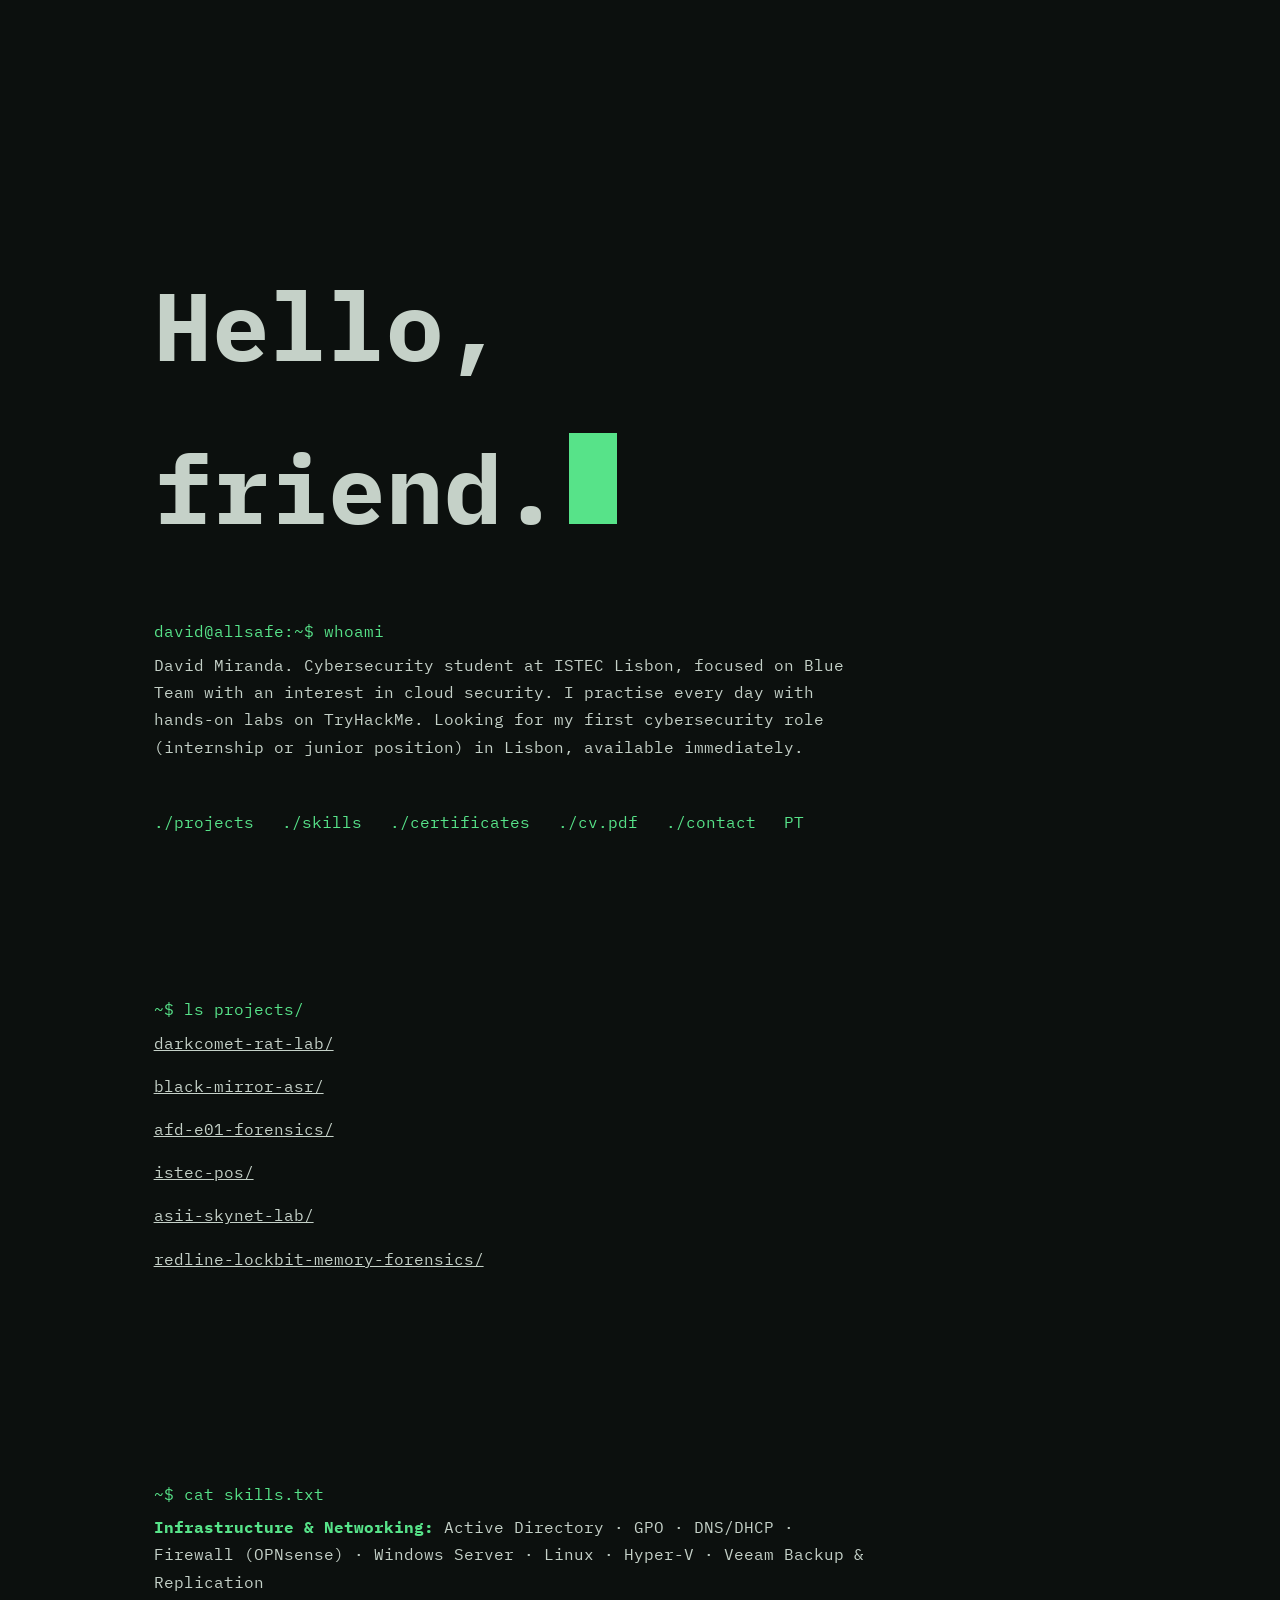
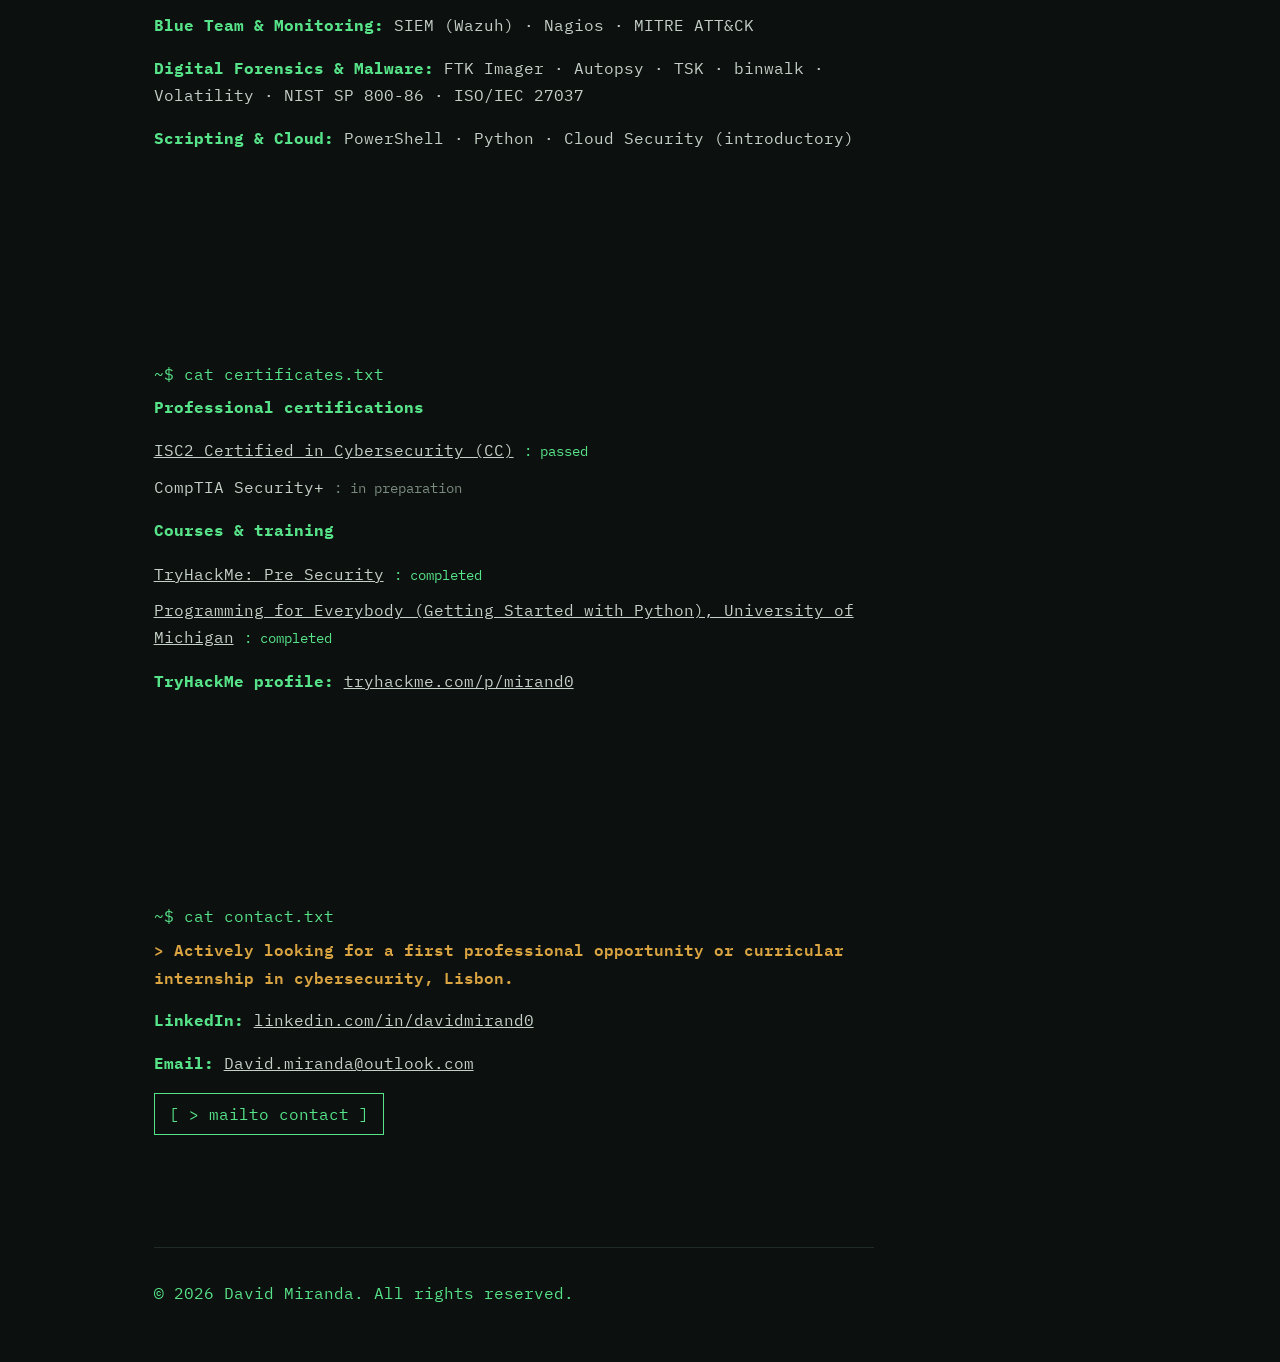
==== en/index.html @ 4b86c05f "rename CVs, add SIEM to skills, tighten wording" ====
<!doctype html>
<html lang="en">
<head>
  <meta charset="utf-8">
  <meta name="viewport" content="width=device-width, initial-scale=1">
  <title>David Miranda | Cybersecurity Student</title>
  <meta name="description" content="David Miranda, Cybersecurity student in Lisbon (ISTEC), focused on Blue Team. Hands-on labs in malware analysis, digital forensics and incident response. Seeking a first professional opportunity or curricular internship in cybersecurity, Lisbon.">
  <meta property="og:title" content="David Miranda | Cybersecurity Student">
  <meta property="og:description" content="Cybersecurity student in Lisbon (ISTEC), focused on Blue Team. Malware, digital forensics and incident response labs.">
  <meta property="og:type" content="website">
  <meta property="og:url" content="https://david-allsafe.github.io/en/">
  <meta name="twitter:card" content="summary">
  <link rel="canonical" href="https://david-allsafe.github.io/en/">
  <link rel="alternate" hreflang="pt-pt" href="https://david-allsafe.github.io/">
  <link rel="alternate" hreflang="en" href="https://david-allsafe.github.io/en/">
  <link rel="alternate" hreflang="x-default" href="https://david-allsafe.github.io/">
  <link href="https://fonts.googleapis.com/css2?family=IBM+Plex+Mono:wght@400;500;600&display=swap" rel="stylesheet">
  <link rel="stylesheet" href="../assets/css/style.css">
</head>
<body>
  <main class="wrap">
    <section class="hero">
      <h1>Hello, friend.<span class="cursor"></span></h1>
      <p class="prompt"><span class="who">david@allsafe</span>:~$ whoami</p>
      <p class="out">David Miranda. Cybersecurity student at ISTEC Lisbon, focused on Blue Team with an interest in cloud security. I practise every day with hands-on labs on TryHackMe. Looking for my first cybersecurity role (internship or junior position) in Lisbon, available immediately.</p>
      <nav class="menu">
        <a href="#projects">./projects</a>
        <a href="#skills">./skills</a>
        <a href="#certificates">./certificates</a>
        <a href="../assets/pdf/David-Miranda-CV-Cybersecurity-EN.pdf" target="_blank" rel="noopener">./cv.pdf</a>
        <a href="#contact">./contact</a>
        <a href="../index.html">PT</a>
      </nav>
    </section>

    <section id="projects">
      <p class="prompt">~$ ls projects/</p>
      <p class="out"><a class="link-plain" href="projetos/darkcomet-rat-lab.html">darkcomet-rat-lab/</a></p>
      <p class="out"><a class="link-plain" href="projetos/black-mirror-asr.html">black-mirror-asr/</a></p>
      <p class="out"><a class="link-plain" href="projetos/afd-e01-forensics.html">afd-e01-forensics/</a></p>
      <p class="out"><a class="link-plain" href="projetos/istec-pos.html">istec-pos/</a></p>
      <p class="out"><a class="link-plain" href="projetos/asii-skynet-lab.html">asii-skynet-lab/</a></p>
      <p class="out"><a class="link-plain" href="projetos/redline-lockbit-memory-forensics.html">redline-lockbit-memory-forensics/</a></p>
    </section>

    <section id="skills">
      <p class="prompt">~$ cat skills.txt</p>
      <p class="out"><strong class="label-accent">Infrastructure &amp; Networking:</strong> Active Directory · GPO · DNS/DHCP · Firewall (OPNsense) · Windows Server · Linux · Hyper-V · Veeam Backup &amp; Replication</p>
      <p class="out"><strong class="label-accent">Blue Team &amp; Monitoring:</strong> SIEM (Wazuh) · Nagios · MITRE ATT&amp;CK</p>
      <p class="out"><strong class="label-accent">Digital Forensics &amp; Malware:</strong> FTK Imager · Autopsy · TSK · binwalk · Volatility · NIST SP 800-86 · ISO/IEC 27037</p>
      <p class="out"><strong class="label-accent">Scripting &amp; Cloud:</strong> PowerShell · Python · Cloud Security (introductory)</p>
    </section>

    <section id="certificates">
      <p class="prompt">~$ cat certificates.txt</p>
      <p class="out"><strong class="label-accent">Professional certifications</strong></p>
      <ul class="certs out">
        <li><a class="link-plain" href="https://www.credly.com/badges/8df6ef1b-4b24-4342-822d-d12e6c65b295/linked_in_profile" target="_blank" rel="noopener">ISC2 Certified in Cybersecurity (CC)</a> <span class="status done">: passed</span></li>
        <li>CompTIA Security+ <span class="status">: in preparation</span></li>
      </ul>
      <p class="out"><strong class="label-accent">Courses &amp; training</strong></p>
      <ul class="certs out">
        <li><a class="link-plain" href="https://tryhackme.com/certificate/THM-VMQDNPASMS" target="_blank" rel="noopener">TryHackMe: Pre Security</a> <span class="status done">: completed</span></li>
        <li><a class="link-plain" href="https://www.coursera.org/account/accomplishments/verify/I15FJKMC2913" target="_blank" rel="noopener">Programming for Everybody (Getting Started with Python), University of Michigan</a> <span class="status done">: completed</span></li>
      </ul>
      <p class="out"><strong class="label-accent">TryHackMe profile:</strong> <a class="link-plain" href="https://tryhackme.com/p/mirand0" target="_blank" rel="noopener">tryhackme.com/p/mirand0</a></p>
    </section>

    <section id="contact">
      <p class="prompt">~$ cat contact.txt</p>
      <p class="out warn-line">&gt; Actively looking for a first professional opportunity or curricular internship in cybersecurity, Lisbon.</p>
      <p class="out"><strong class="label-accent">LinkedIn:</strong> <a class="link-plain" href="https://www.linkedin.com/in/davidmirand0/" target="_blank" rel="noopener">linkedin.com/in/davidmirand0</a></p>
      <p class="out"><strong class="label-accent">Email:</strong> <a class="link-plain" href="mailto:David.miranda@outlook.com">David.miranda@outlook.com</a></p>
      <p class="out"><a class="btn" href="mailto:David.miranda@outlook.com">[ &gt; mailto contact ]</a></p>
    </section>
    <footer class="foot">
      <p class="prompt">&copy; 2026 David Miranda. All rights reserved.</p>
    </footer>
  </main>
</body>
</html>
---- assets/css/style.css ----
:root {
  --bg: #0c100e;
  --fg: #c5d1c8;
  --dim: #7a8c80;
  --accent: #57e389;
  --warn: #d9a441;
  --rule: #1f2b24;
}

* { box-sizing: border-box; }
html { background: var(--bg); color-scheme: dark; }
body {
  margin: 0;
  background: var(--bg);
  color: var(--fg);
  font: 400 1rem/1.7 "IBM Plex Mono", monospace;
}

.wrap {
  max-width: 72ch;
  margin-left: clamp(1.25rem, 12vw, 11rem);
  margin-right: 1.25rem;
}

a { color: var(--accent); text-decoration: underline; }
a:hover { color: #fff; }

.hero { min-height: 100vh; display: flex; flex-direction: column; justify-content: flex-end; padding: 4rem 0; }
.hero h1 { font-size: clamp(2.4rem, 9vw, 6rem); margin: 0 0 3rem; }

@media (max-width: 600px) {
  .hero { min-height: 60vh; padding: 3rem 0 2rem; }
}

.cursor {
  display: inline-block;
  width: 0.5em;
  height: 0.95em;
  background: var(--accent);
  animation: blink 1.1s steps(1) infinite;
  margin-left: 0.1em;
}
@keyframes blink { 50% { opacity: 0; } }

.prompt { margin: 0 0 0.4rem; color: var(--accent); }
.prompt .who { color: var(--accent); }
.out { margin: 0 0 1rem; }

.menu { display: flex; gap: 1.75rem; margin-top: 2rem; }
.menu a { text-decoration: none; }

section { padding: 6rem 0; }

.certs { list-style: none; padding: 0; margin: 1rem 0; }
.certs li { margin-bottom: 0.6rem; }
.certs .status { color: var(--dim); font-size: 0.85rem; }
.certs .status.done { color: var(--accent); }

.warn-line { color: var(--warn); font-weight: 600; }
.btn { display: inline-block; border: 1px solid var(--accent); padding: 0.4rem 0.9rem; text-decoration: none; }
.btn:hover { background: var(--accent); color: var(--bg); }
.foot { padding: 2rem 0 3rem; border-top: 1px solid var(--rule); }

.label-accent { color: var(--accent); }
.link-plain { color: var(--fg); }
.link-plain:hover { color: var(--accent); }
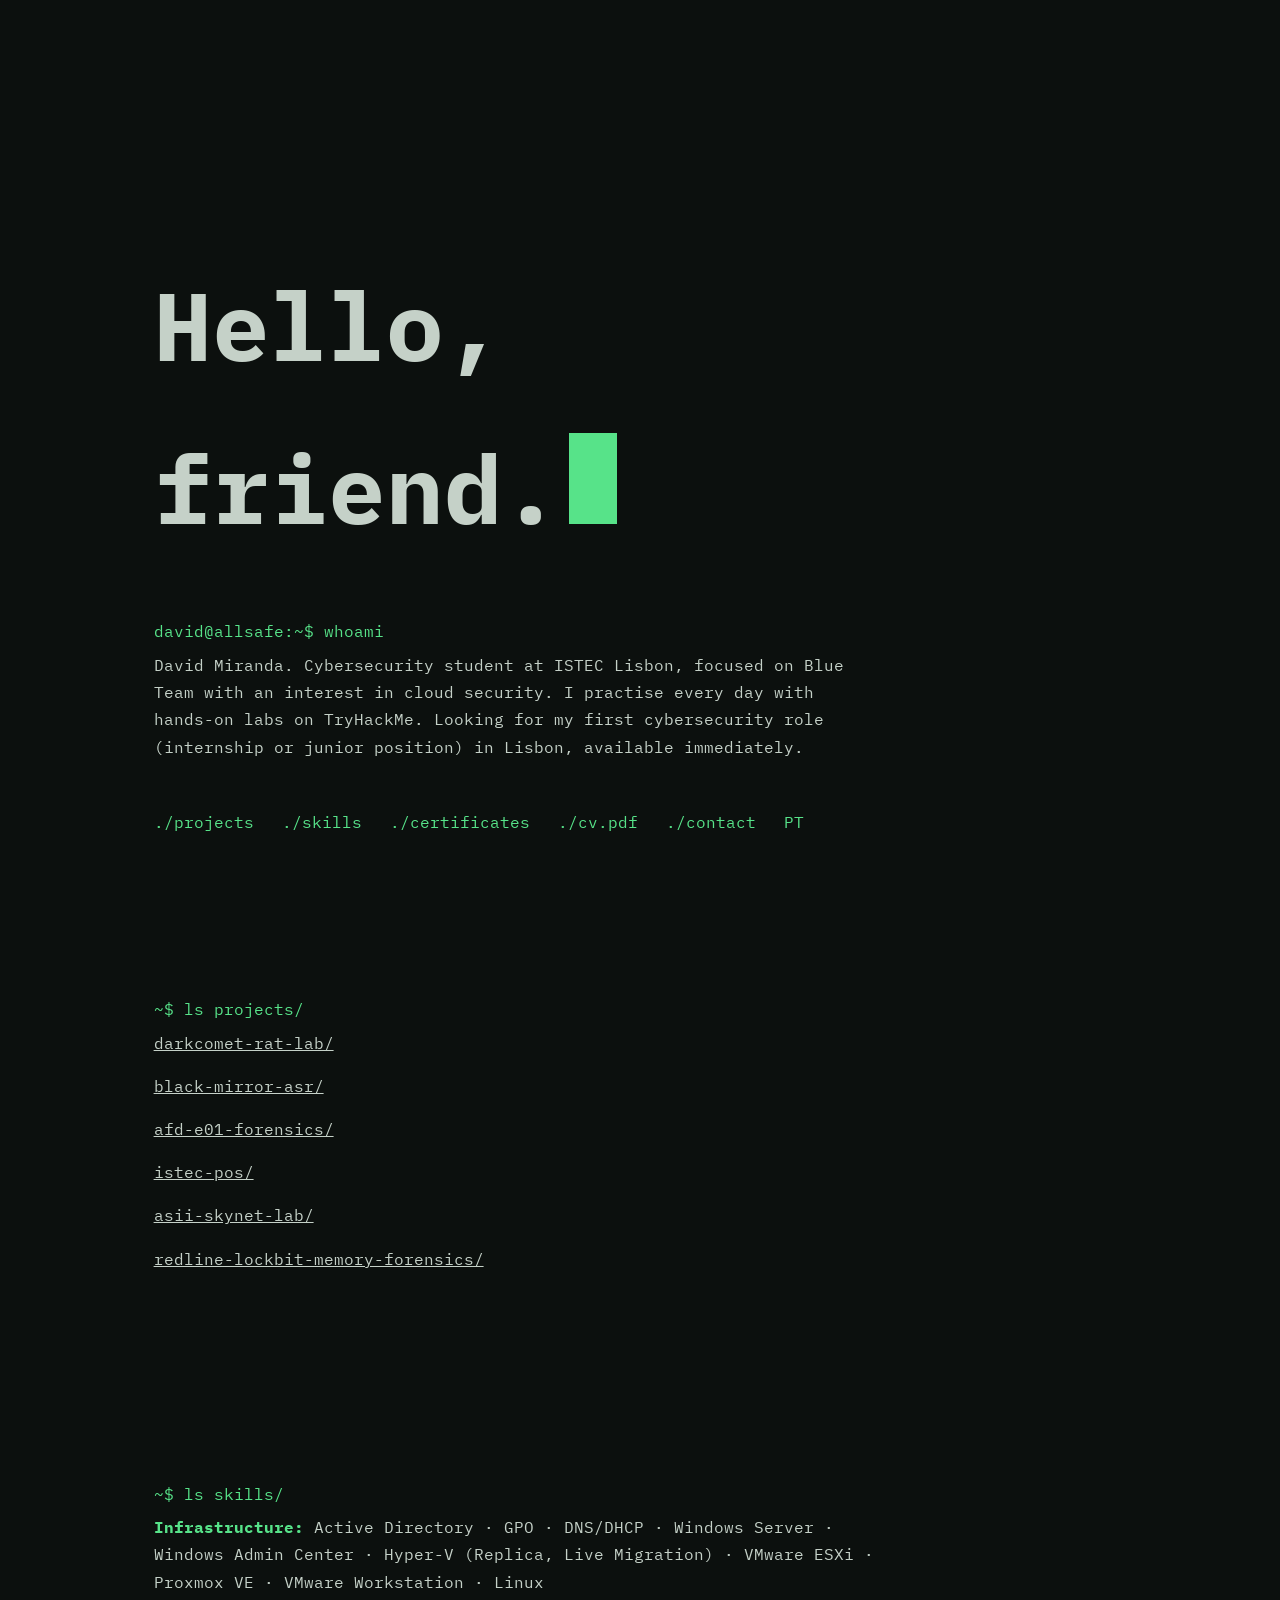
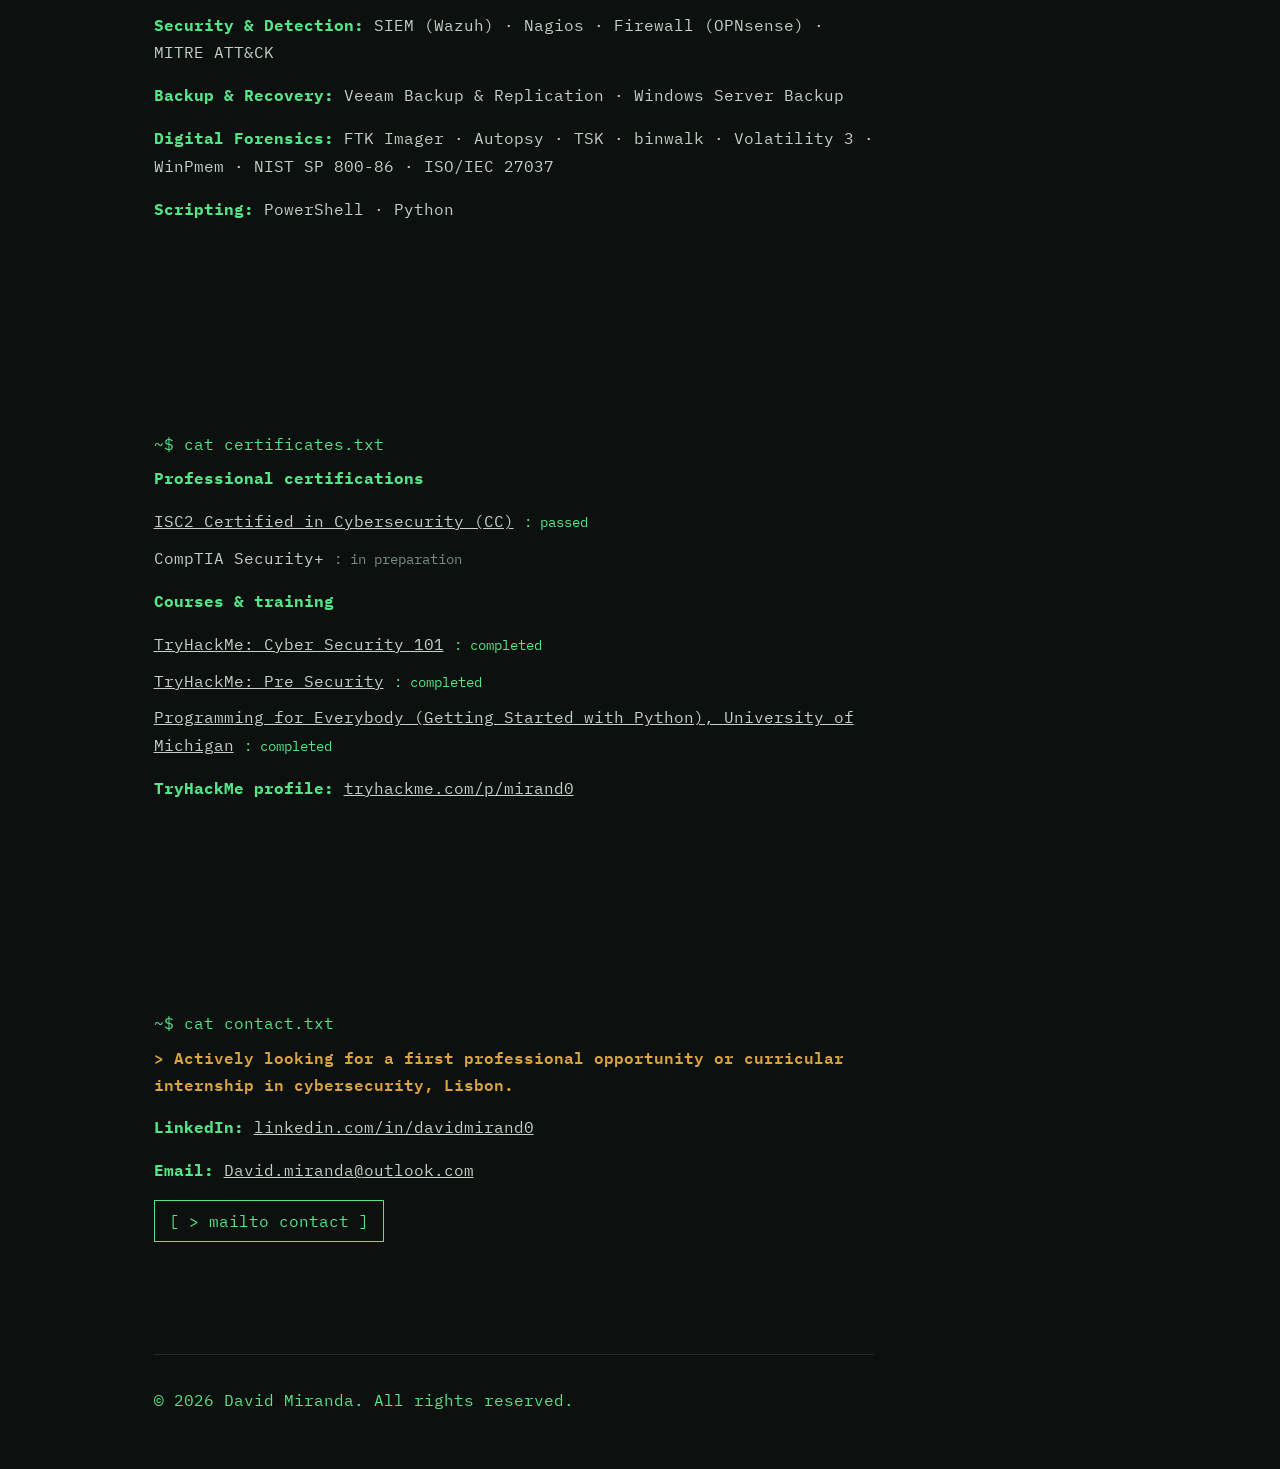
==== commit df0507d0: "Adiciona Cyber Security 101, repõe skills em 5 categorias e atualiza CVs" ====
--- a/en/index.html
+++ b/en/index.html
@@ -44,11 +44,12 @@
     </section>
 
     <section id="skills">
-      <p class="prompt">~$ cat skills.txt</p>
-      <p class="out"><strong class="label-accent">Infrastructure &amp; Networking:</strong> Active Directory · GPO · DNS/DHCP · Firewall (OPNsense) · Windows Server · Linux · Hyper-V · Veeam Backup &amp; Replication</p>
-      <p class="out"><strong class="label-accent">Blue Team &amp; Monitoring:</strong> SIEM (Wazuh) · Nagios · MITRE ATT&amp;CK</p>
-      <p class="out"><strong class="label-accent">Digital Forensics &amp; Malware:</strong> FTK Imager · Autopsy · TSK · binwalk · Volatility · NIST SP 800-86 · ISO/IEC 27037</p>
-      <p class="out"><strong class="label-accent">Scripting &amp; Cloud:</strong> PowerShell · Python · Cloud Security (introductory)</p>
+      <p class="prompt">~$ ls skills/</p>
+      <p class="out"><strong class="label-accent">Infrastructure:</strong> Active Directory · GPO · DNS/DHCP · Windows Server · Windows Admin Center · Hyper-V (Replica, Live Migration) · VMware ESXi · Proxmox VE · VMware Workstation · Linux</p>
+      <p class="out"><strong class="label-accent">Security &amp; Detection:</strong> SIEM (Wazuh) · Nagios · Firewall (OPNsense) · MITRE ATT&amp;CK</p>
+      <p class="out"><strong class="label-accent">Backup &amp; Recovery:</strong> Veeam Backup &amp; Replication · Windows Server Backup</p>
+      <p class="out"><strong class="label-accent">Digital Forensics:</strong> FTK Imager · Autopsy · TSK · binwalk · Volatility 3 · WinPmem · NIST SP 800-86 · ISO/IEC 27037</p>
+      <p class="out"><strong class="label-accent">Scripting:</strong> PowerShell · Python</p>
     </section>
 
     <section id="certificates">
@@ -60,6 +61,7 @@
       </ul>
       <p class="out"><strong class="label-accent">Courses &amp; training</strong></p>
       <ul class="certs out">
+        <li><a class="link-plain" href="https://tryhackme.com/certificate/THM-J9HGJUONCI" target="_blank" rel="noopener">TryHackMe: Cyber Security 101</a> <span class="status done">: completed</span></li>
         <li><a class="link-plain" href="https://tryhackme.com/certificate/THM-VMQDNPASMS" target="_blank" rel="noopener">TryHackMe: Pre Security</a> <span class="status done">: completed</span></li>
         <li><a class="link-plain" href="https://www.coursera.org/account/accomplishments/verify/I15FJKMC2913" target="_blank" rel="noopener">Programming for Everybody (Getting Started with Python), University of Michigan</a> <span class="status done">: completed</span></li>
       </ul>
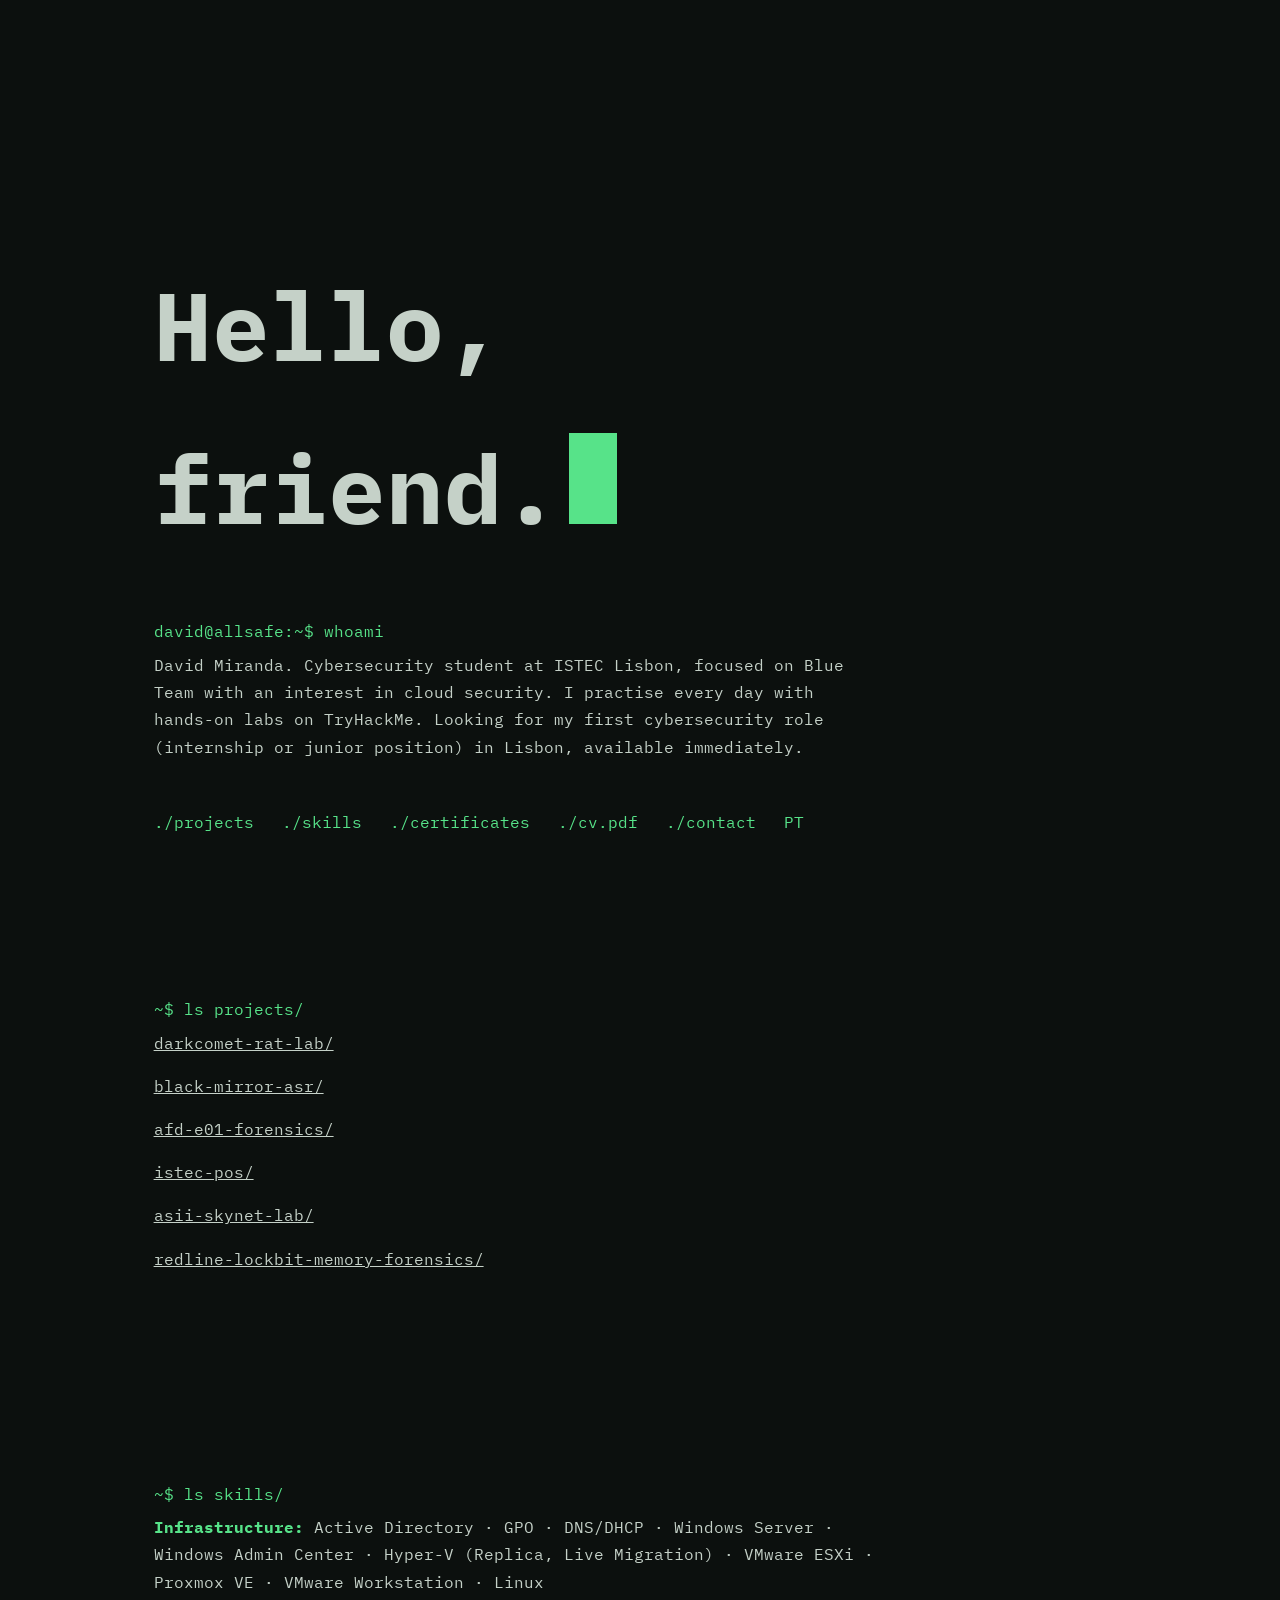
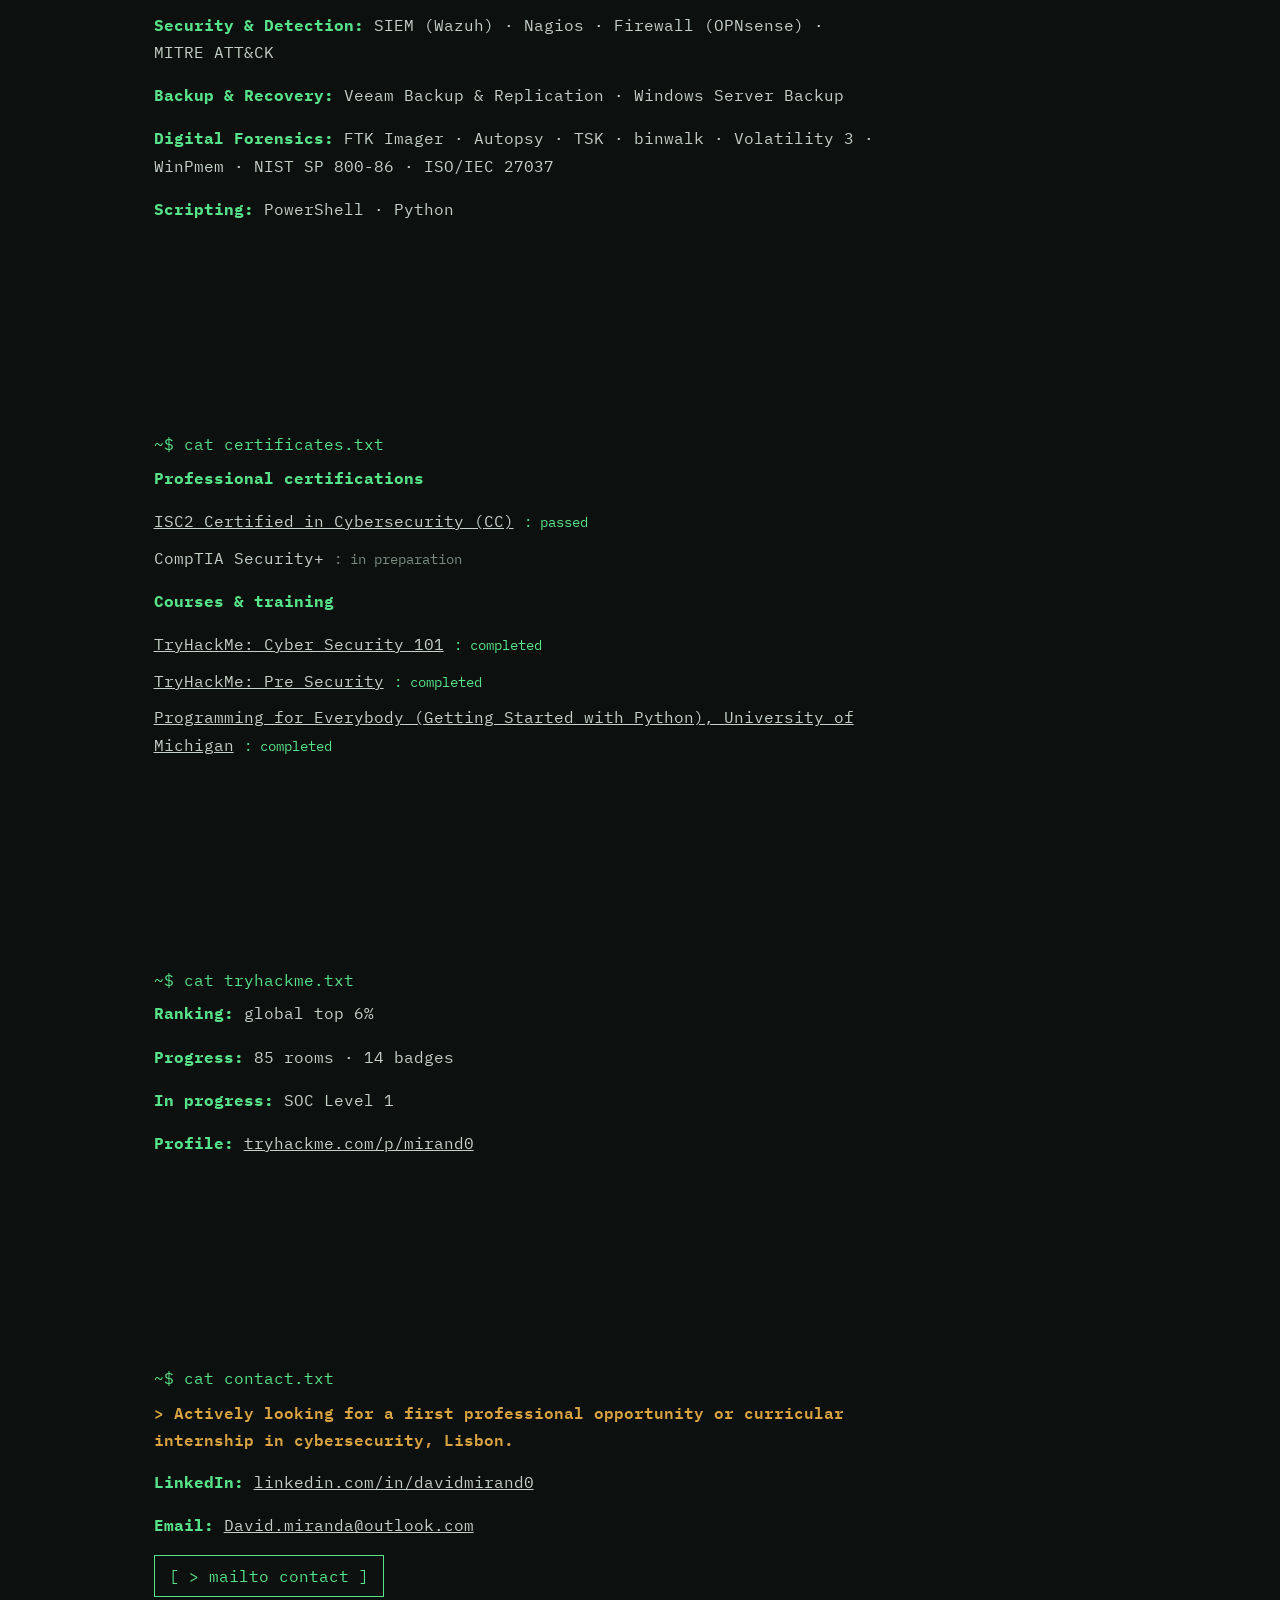
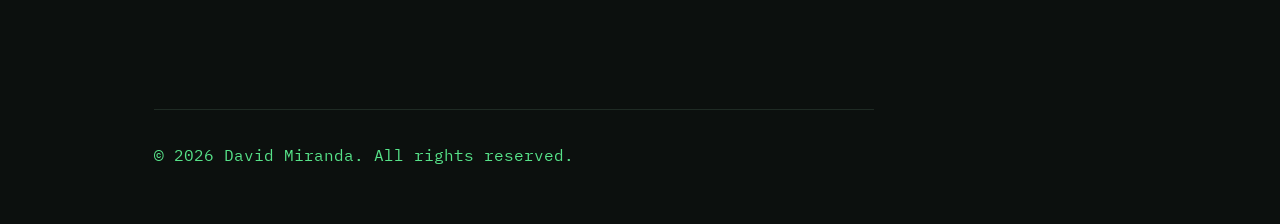
==== commit 0b443b9c: "Secção TryHackMe" ====
--- a/en/index.html
+++ b/en/index.html
@@ -65,7 +65,14 @@
         <li><a class="link-plain" href="https://tryhackme.com/certificate/THM-VMQDNPASMS" target="_blank" rel="noopener">TryHackMe: Pre Security</a> <span class="status done">: completed</span></li>
         <li><a class="link-plain" href="https://www.coursera.org/account/accomplishments/verify/I15FJKMC2913" target="_blank" rel="noopener">Programming for Everybody (Getting Started with Python), University of Michigan</a> <span class="status done">: completed</span></li>
       </ul>
-      <p class="out"><strong class="label-accent">TryHackMe profile:</strong> <a class="link-plain" href="https://tryhackme.com/p/mirand0" target="_blank" rel="noopener">tryhackme.com/p/mirand0</a></p>
+    </section>
+
+    <section id="tryhackme">
+      <p class="prompt">~$ cat tryhackme.txt</p>
+      <p class="out"><strong class="label-accent">Ranking:</strong> global top 6%</p>
+      <p class="out"><strong class="label-accent">Progress:</strong> 85 rooms · 14 badges</p>
+      <p class="out"><strong class="label-accent">In progress:</strong> SOC Level 1</p>
+      <p class="out"><strong class="label-accent">Profile:</strong> <a class="link-plain" href="https://tryhackme.com/p/mirand0" target="_blank" rel="noopener">tryhackme.com/p/mirand0</a></p>
     </section>
 
     <section id="contact">
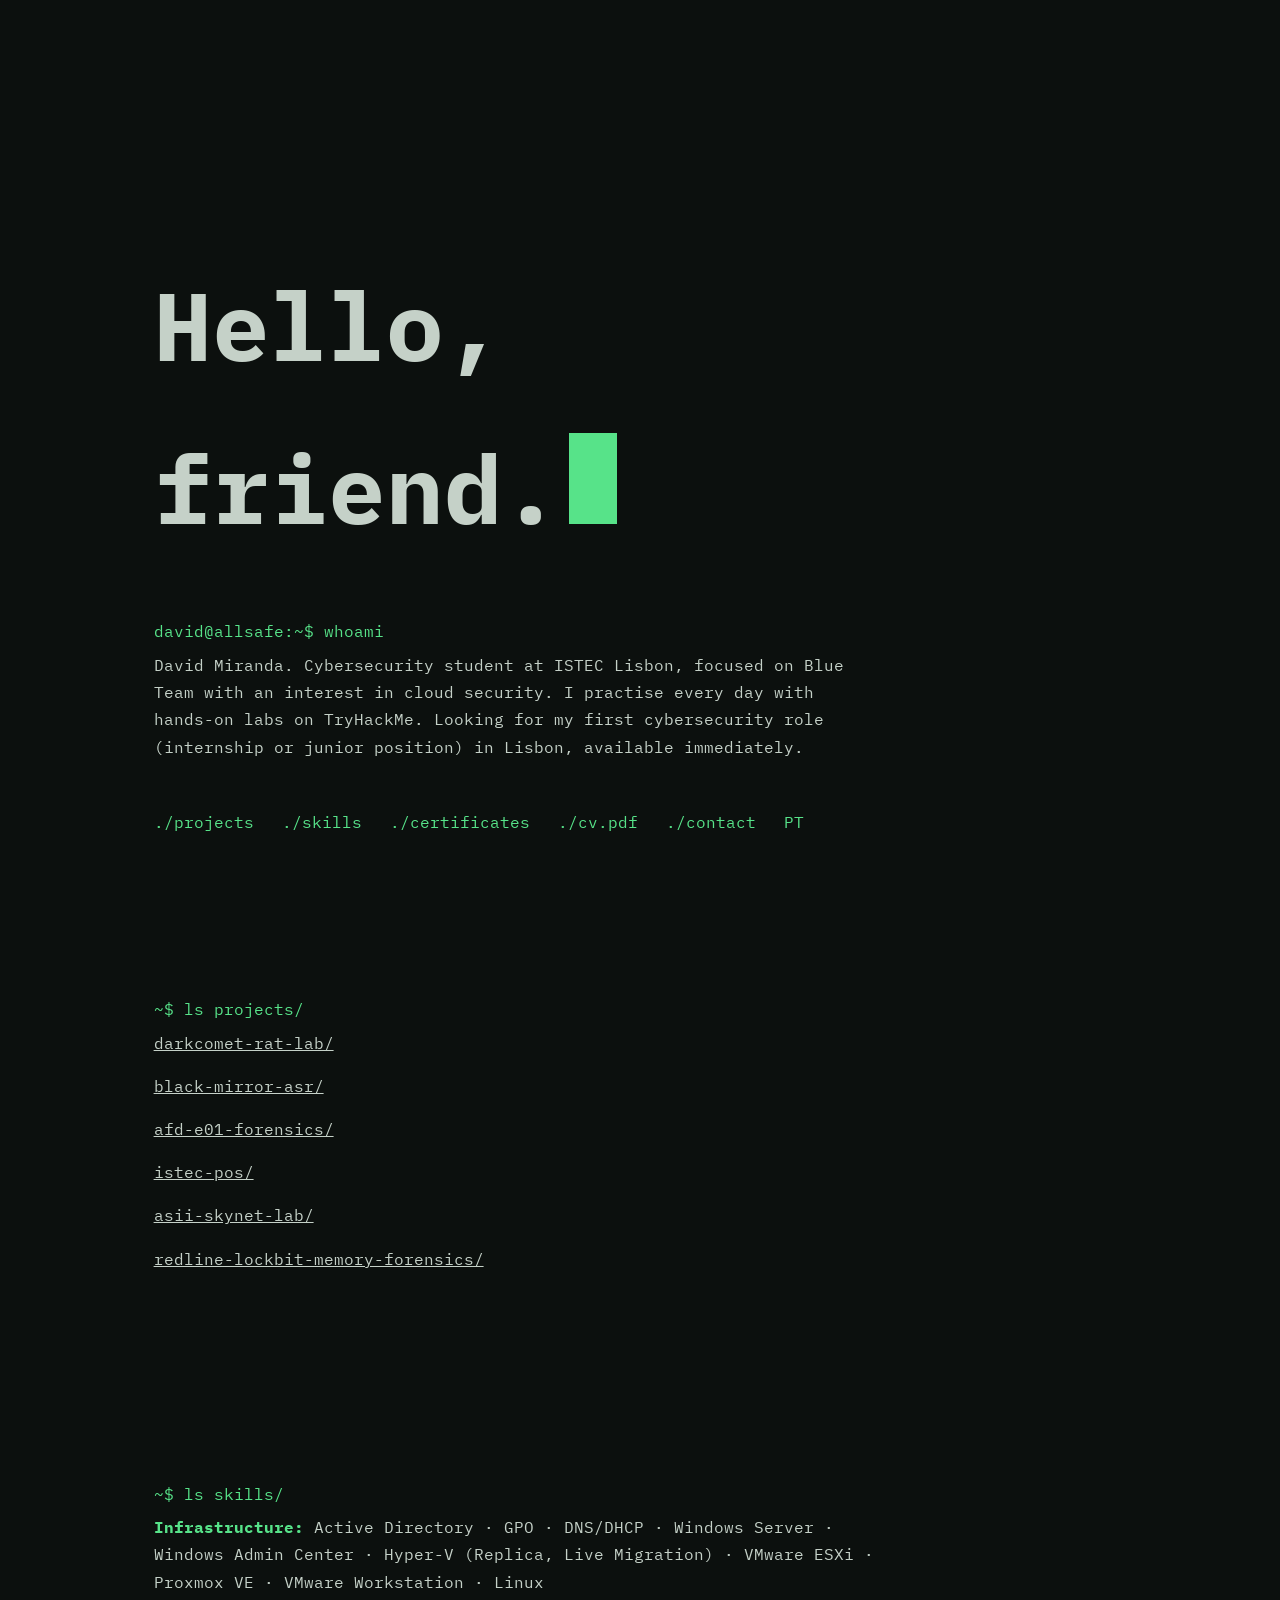
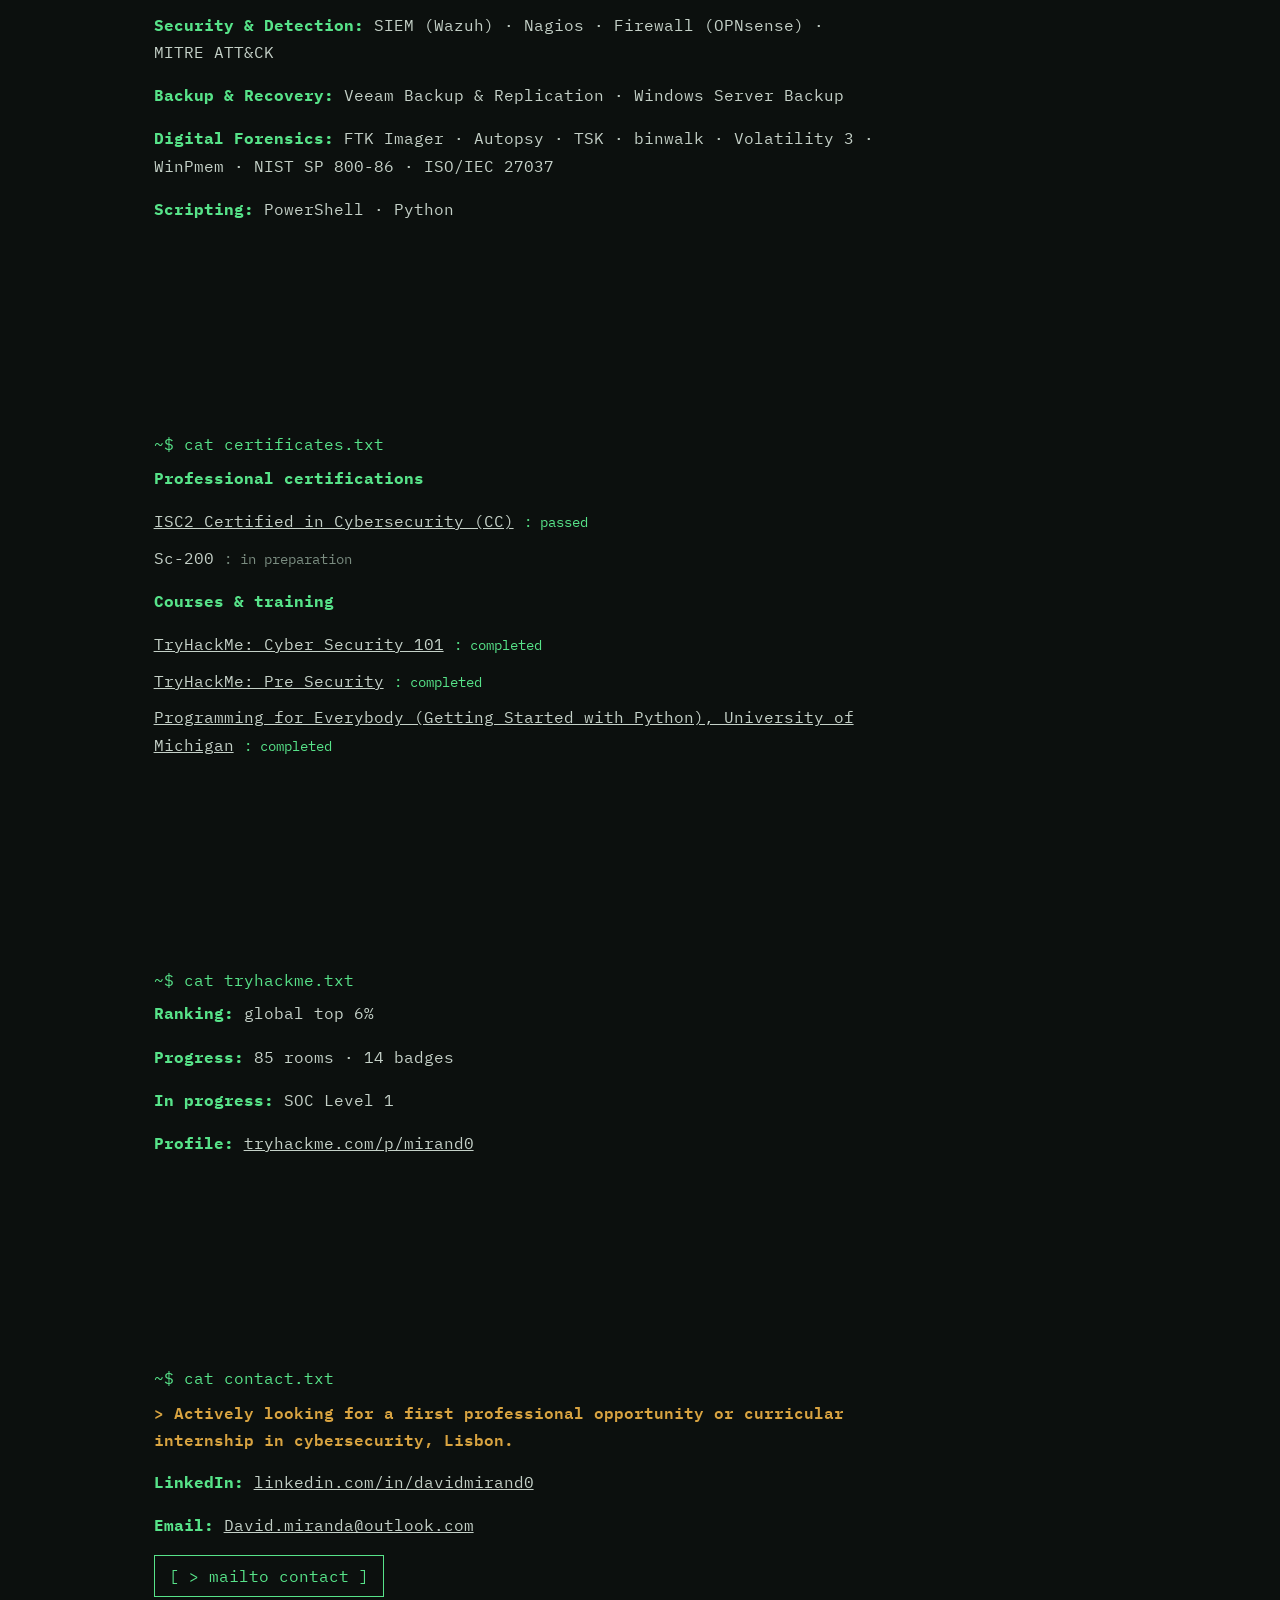
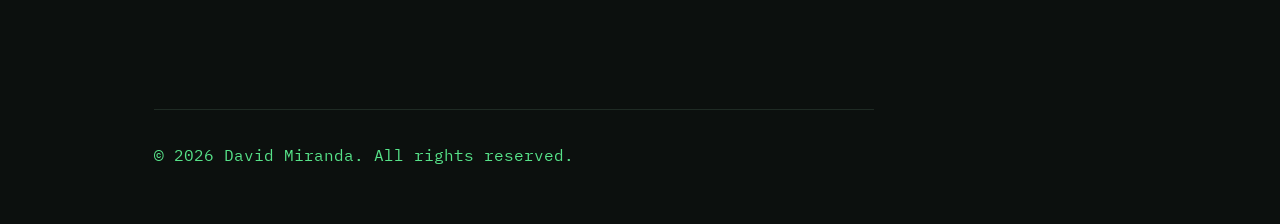
==== commit 8cdf1649: "Atualiza index EN" ====
--- a/en/index.html
+++ b/en/index.html
@@ -57,7 +57,7 @@
       <p class="out"><strong class="label-accent">Professional certifications</strong></p>
       <ul class="certs out">
         <li><a class="link-plain" href="https://www.credly.com/badges/8df6ef1b-4b24-4342-822d-d12e6c65b295/linked_in_profile" target="_blank" rel="noopener">ISC2 Certified in Cybersecurity (CC)</a> <span class="status done">: passed</span></li>
-        <li>CompTIA Security+ <span class="status">: in preparation</span></li>
+        <li>Sc-200 <span class="status">: in preparation</span></li>
       </ul>
       <p class="out"><strong class="label-accent">Courses &amp; training</strong></p>
       <ul class="certs out">
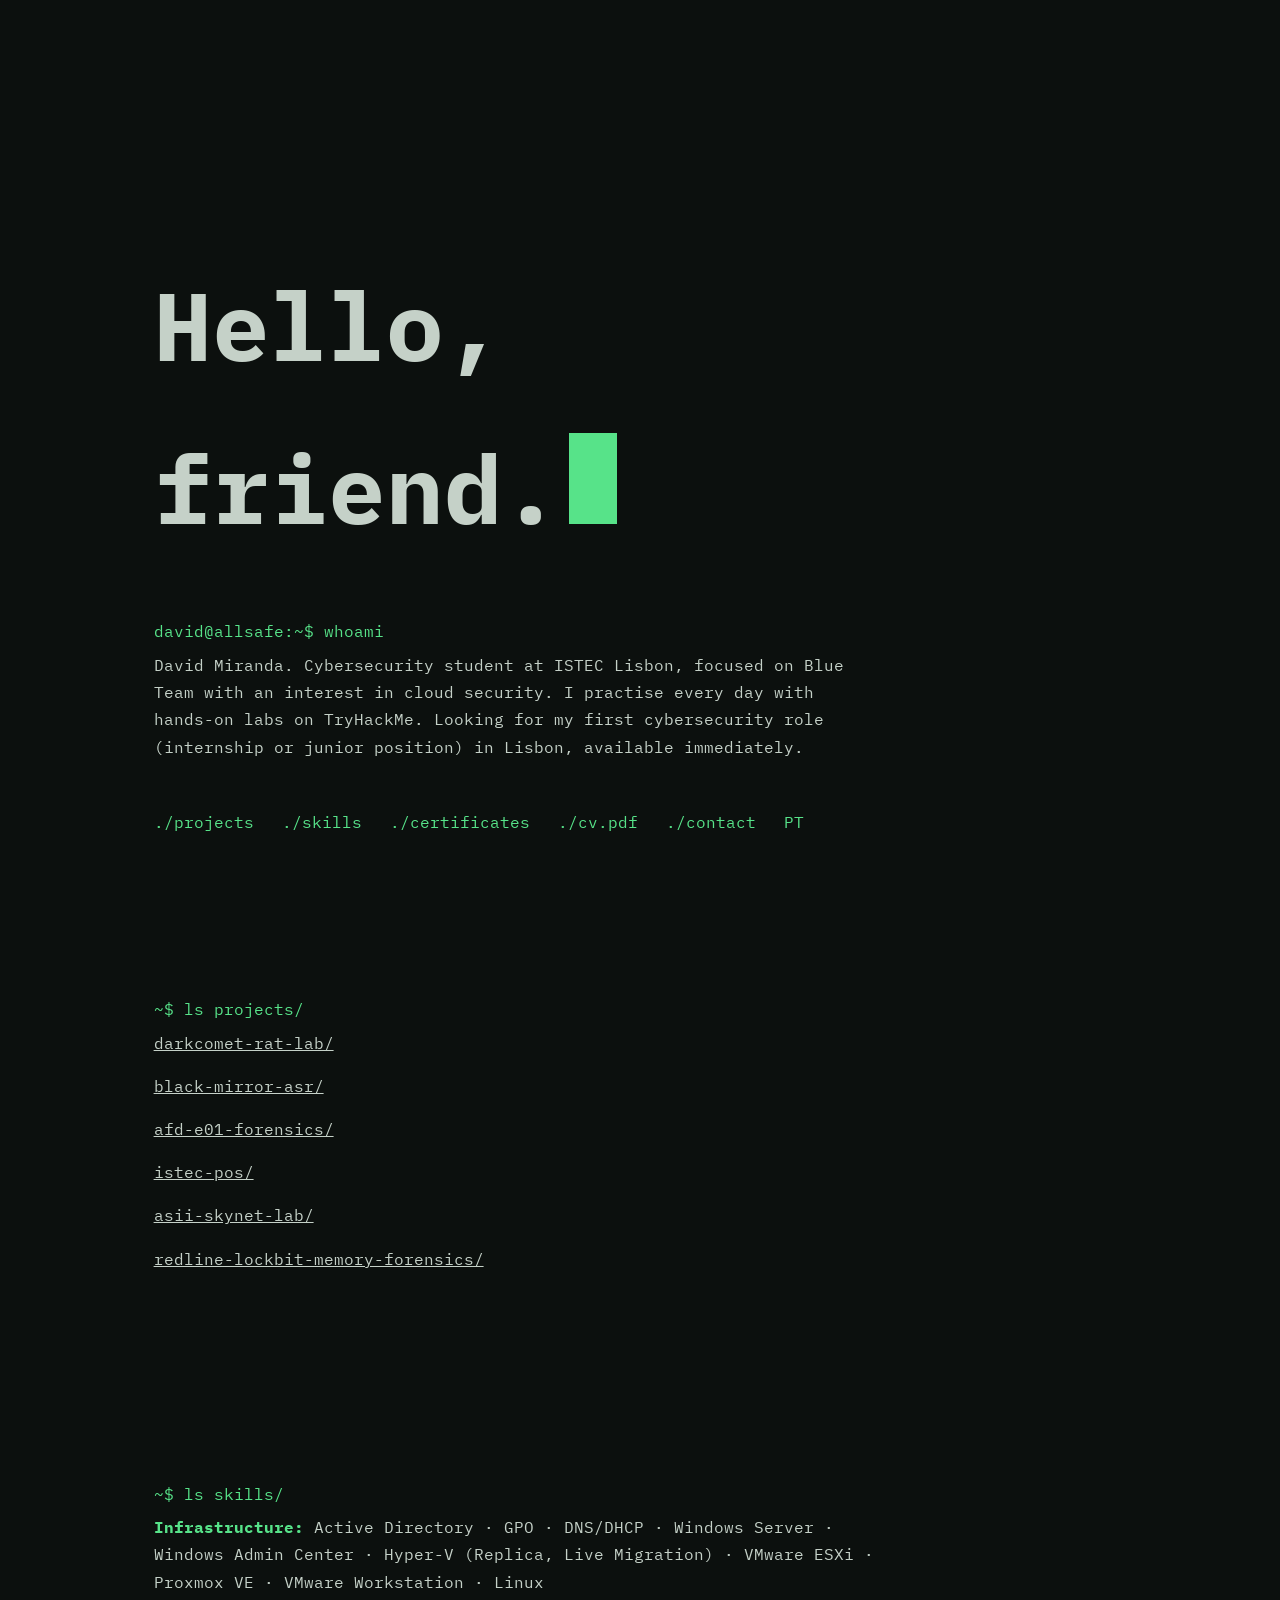
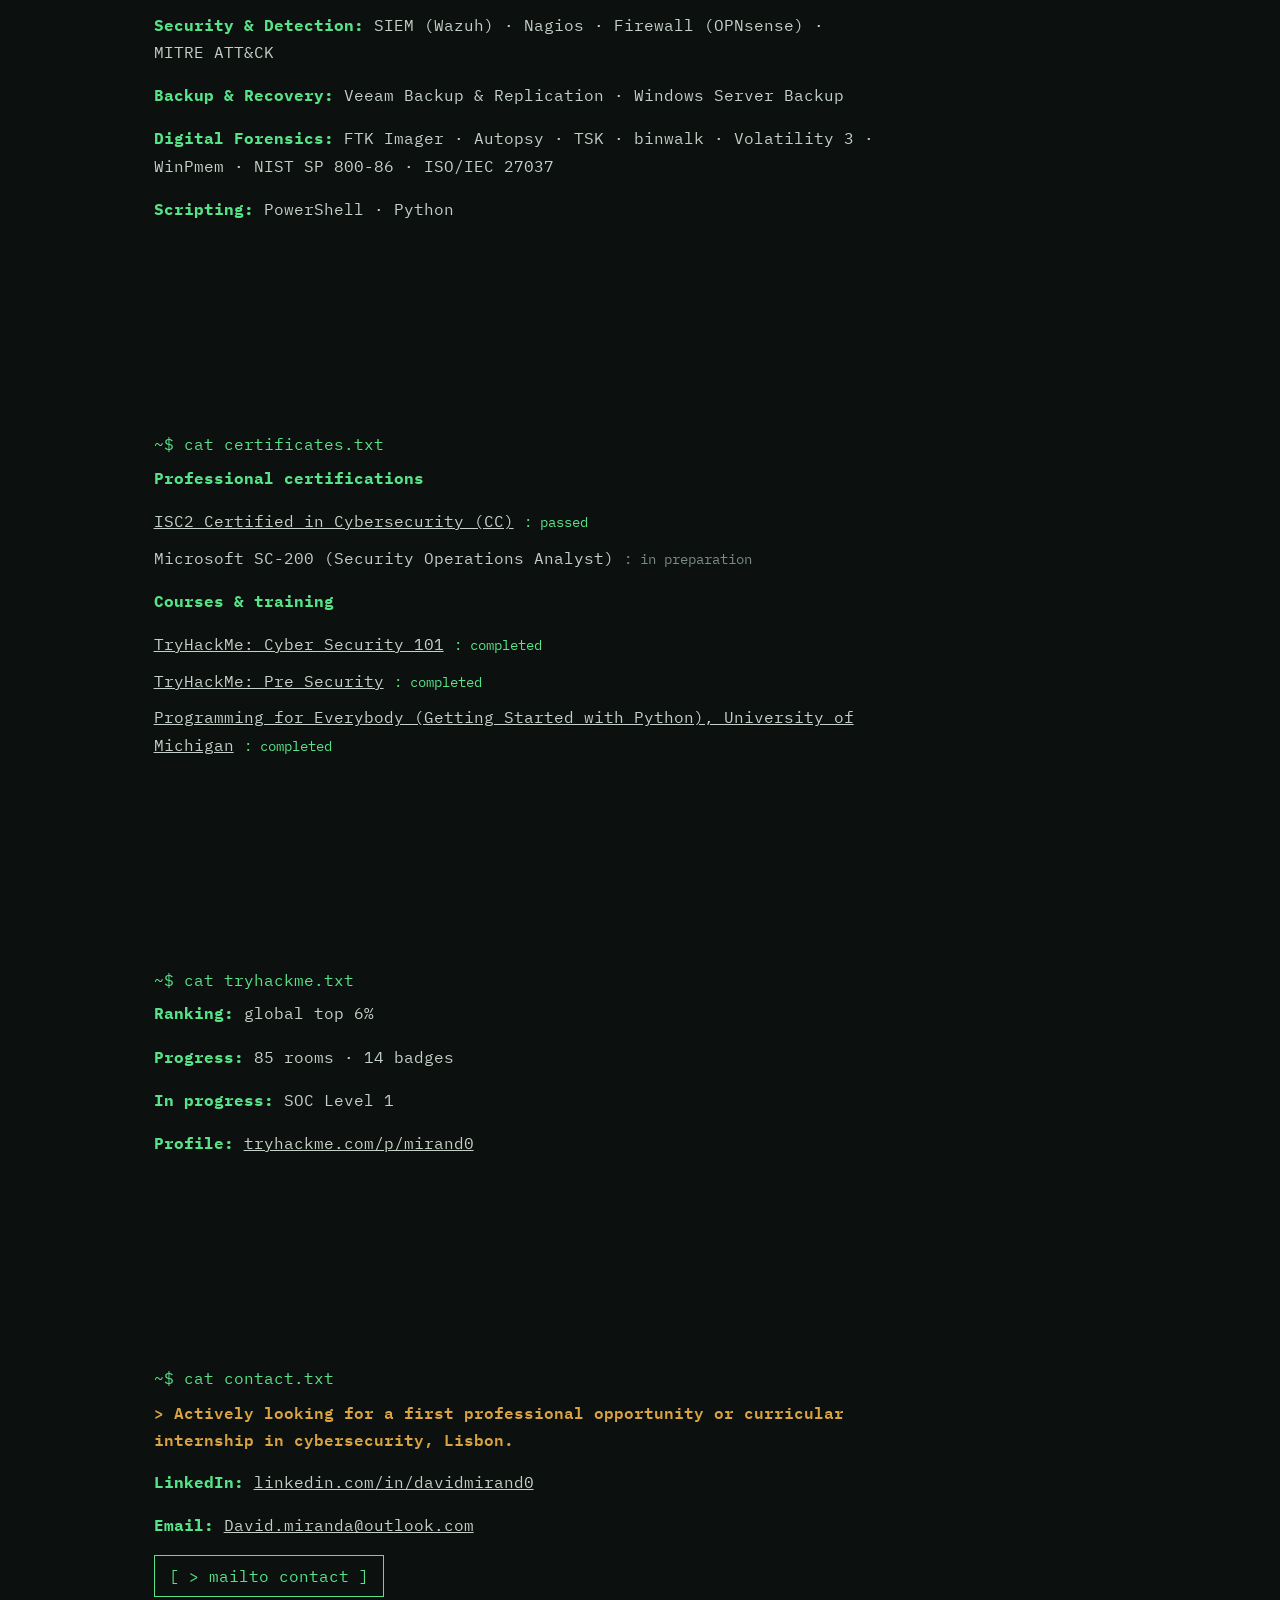
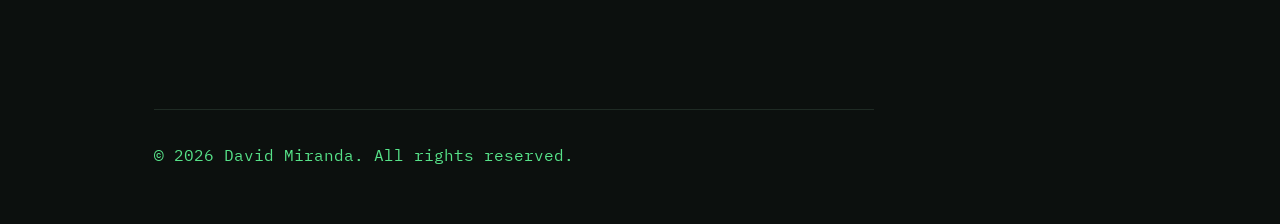
==== commit 77023018: "Corrige SC-200 e remove CV antigo" ====
--- a/en/index.html
+++ b/en/index.html
@@ -57,7 +57,7 @@
       <p class="out"><strong class="label-accent">Professional certifications</strong></p>
       <ul class="certs out">
         <li><a class="link-plain" href="https://www.credly.com/badges/8df6ef1b-4b24-4342-822d-d12e6c65b295/linked_in_profile" target="_blank" rel="noopener">ISC2 Certified in Cybersecurity (CC)</a> <span class="status done">: passed</span></li>
-        <li>Sc-200 <span class="status">: in preparation</span></li>
+        <li>Microsoft SC-200 (Security Operations Analyst) <span class="status">: in preparation</span></li>
       </ul>
       <p class="out"><strong class="label-accent">Courses &amp; training</strong></p>
       <ul class="certs out">
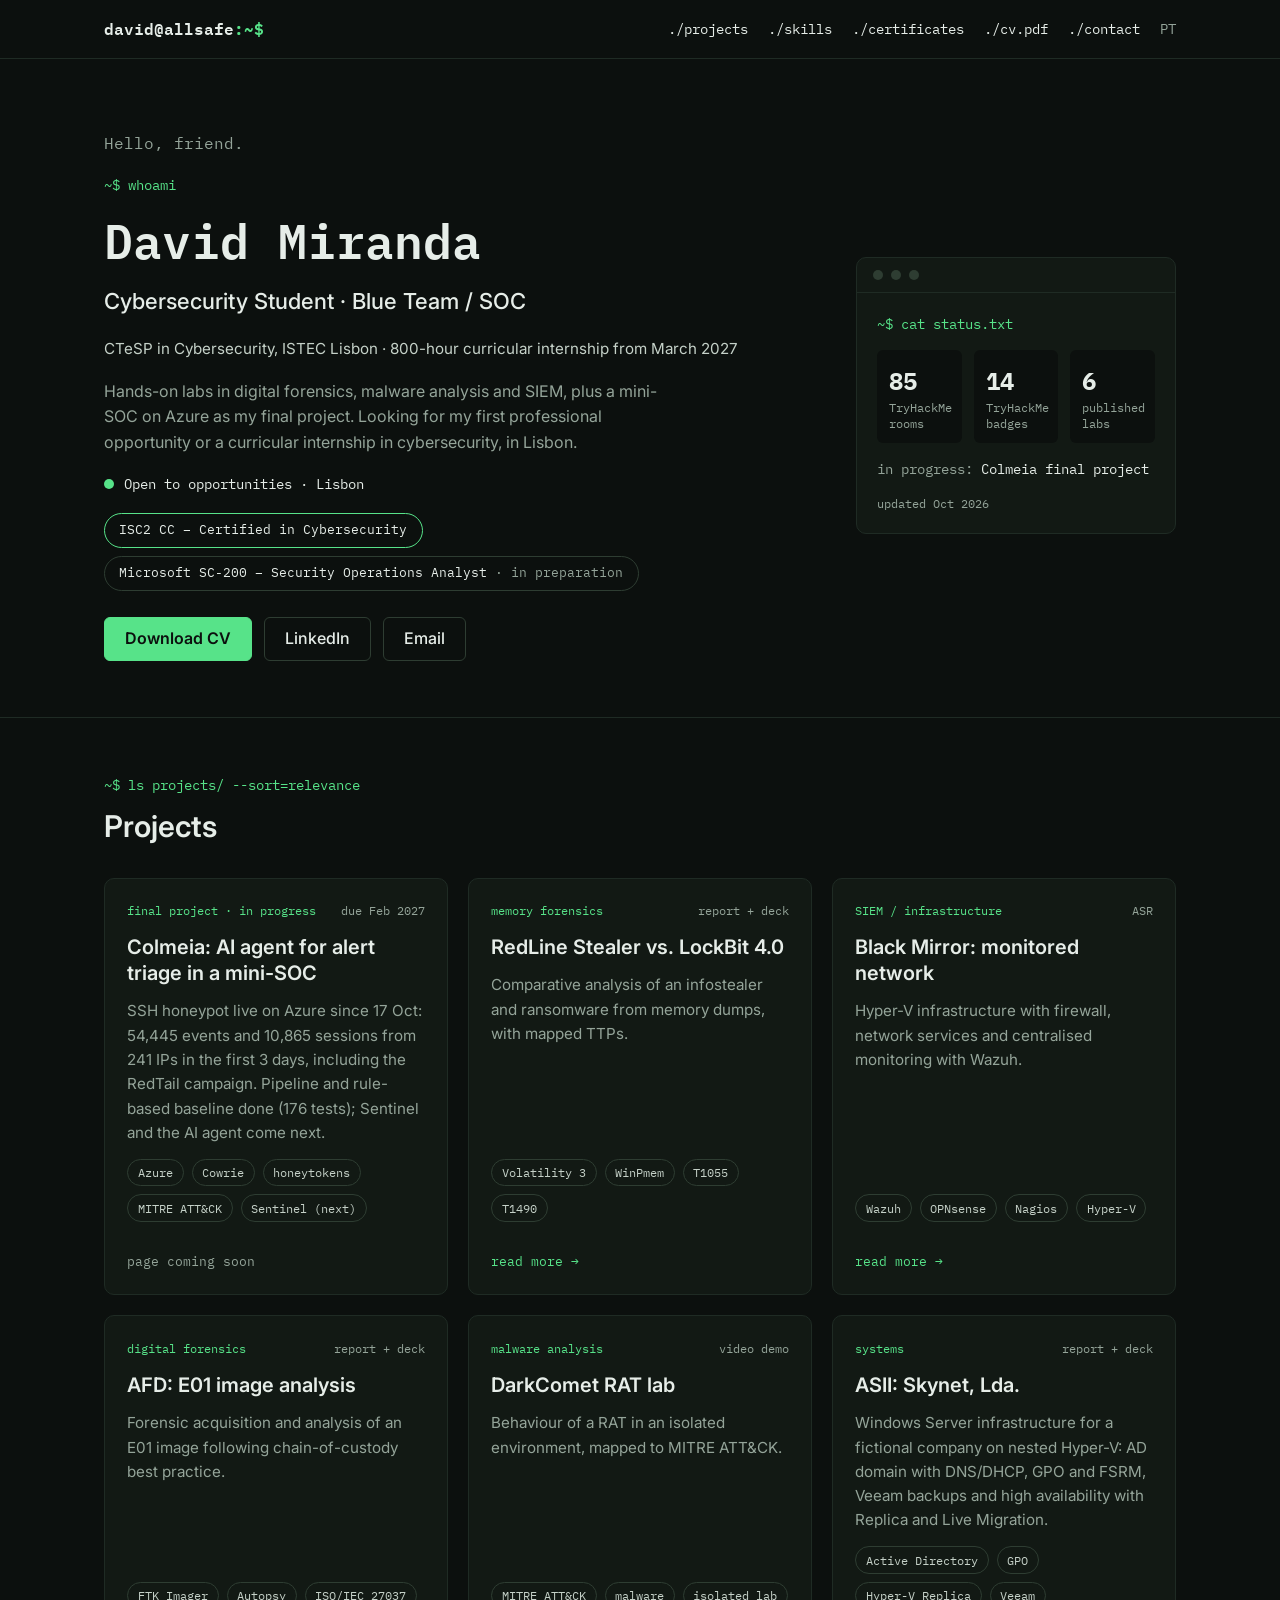
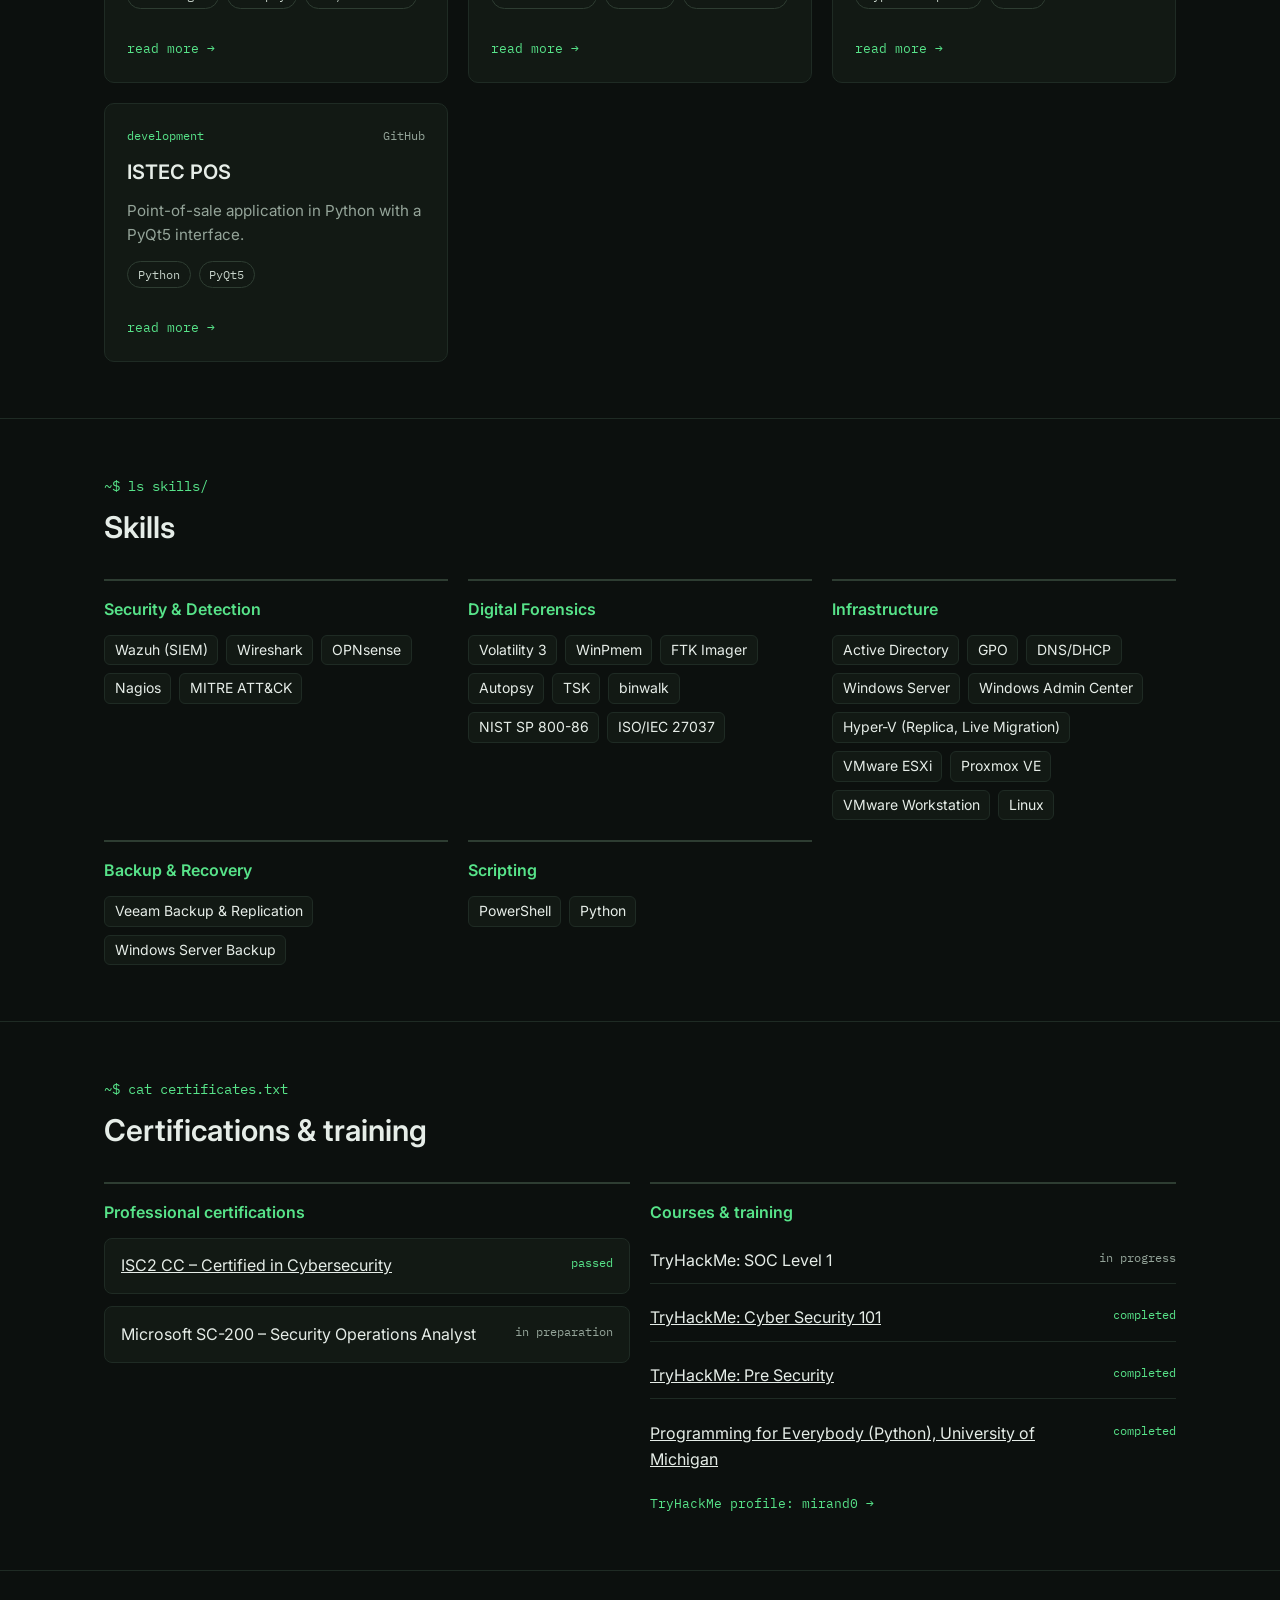
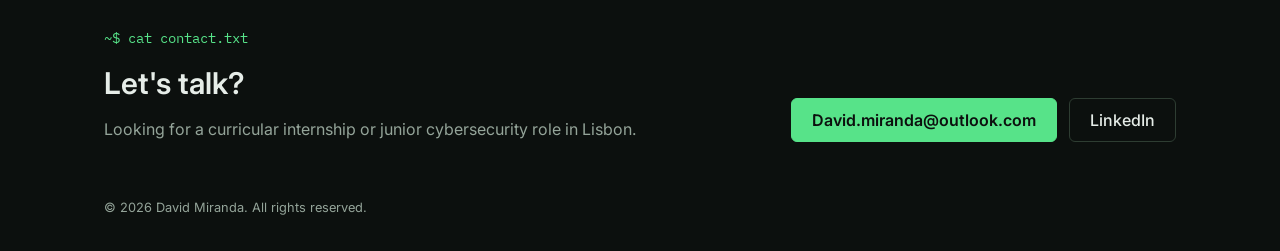
==== commit 191fe486: "Novo design da homepage, og:image e CVs atualizados" ====
--- a/en/index.html
+++ b/en/index.html
@@ -4,87 +4,196 @@
   <meta charset="utf-8">
   <meta name="viewport" content="width=device-width, initial-scale=1">
   <title>David Miranda | Cybersecurity Student</title>
-  <meta name="description" content="David Miranda, Cybersecurity student in Lisbon (ISTEC), focused on Blue Team. Hands-on labs in malware analysis, digital forensics and incident response. Seeking a first professional opportunity or curricular internship in cybersecurity, Lisbon.">
+  <meta name="description" content="David Miranda, cybersecurity student at ISTEC Lisbon, focused on Blue Team and SOC. Hands-on labs in digital forensics, malware analysis and SIEM, plus a mini-SOC on Azure as final project. Seeking a curricular internship or junior role in Lisbon.">
   <meta property="og:title" content="David Miranda | Cybersecurity Student">
-  <meta property="og:description" content="Cybersecurity student in Lisbon (ISTEC), focused on Blue Team. Malware, digital forensics and incident response labs.">
+  <meta property="og:description" content="Cybersecurity student at ISTEC Lisbon, focused on Blue Team and SOC. Digital forensics, malware analysis, SIEM and a mini-SOC on Azure.">
   <meta property="og:type" content="website">
   <meta property="og:url" content="https://david-allsafe.github.io/en/">
-  <meta name="twitter:card" content="summary">
+  <meta property="og:image" content="https://david-allsafe.github.io/assets/img/og-image-en.png">
+  <meta property="og:image:width" content="1200">
+  <meta property="og:image:height" content="630">
+  <meta name="twitter:card" content="summary_large_image">
   <link rel="canonical" href="https://david-allsafe.github.io/en/">
   <link rel="alternate" hreflang="pt-pt" href="https://david-allsafe.github.io/">
   <link rel="alternate" hreflang="en" href="https://david-allsafe.github.io/en/">
   <link rel="alternate" hreflang="x-default" href="https://david-allsafe.github.io/">
-  <link href="https://fonts.googleapis.com/css2?family=IBM+Plex+Mono:wght@400;500;600&display=swap" rel="stylesheet">
-  <link rel="stylesheet" href="../assets/css/style.css">
+  <link rel="preconnect" href="https://fonts.googleapis.com">
+  <link rel="preconnect" href="https://fonts.gstatic.com" crossorigin>
+  <link href="https://fonts.googleapis.com/css2?family=IBM+Plex+Mono:wght@400;500;600&amp;family=Inter:wght@400;500;600&amp;display=swap" rel="stylesheet">
+  <link rel="stylesheet" href="../assets/css/home.css">
 </head>
 <body>
-  <main class="wrap">
-    <section class="hero">
-      <h1>Hello, friend.<span class="cursor"></span></h1>
-      <p class="prompt"><span class="who">david@allsafe</span>:~$ whoami</p>
-      <p class="out">David Miranda. Cybersecurity student at ISTEC Lisbon, focused on Blue Team with an interest in cloud security. I practise every day with hands-on labs on TryHackMe. Looking for my first cybersecurity role (internship or junior position) in Lisbon, available immediately.</p>
-      <nav class="menu">
+  <header class="topbar">
+    <div class="container">
+      <a class="brand" href="#top">david@allsafe<span>:~$</span></a>
+      <nav class="menu" aria-label="Main navigation">
         <a href="#projects">./projects</a>
         <a href="#skills">./skills</a>
         <a href="#certificates">./certificates</a>
         <a href="../assets/pdf/David-Miranda-CV-Cybersecurity-EN.pdf" target="_blank" rel="noopener">./cv.pdf</a>
         <a href="#contact">./contact</a>
-        <a href="../index.html">PT</a>
+        <a class="lang" href="../index.html" hreflang="pt-PT">PT</a>
       </nav>
+    </div>
+  </header>
+
+  <main id="top">
+    <section class="hero">
+      <div class="container">
+        <div class="hero-main">
+          <p class="hello">Hello, friend.</p>
+          <p class="prompt">~$ whoami</p>
+          <h1>David Miranda</h1>
+          <p class="role">Cybersecurity Student · Blue Team / SOC</p>
+          <p class="edu">CTeSP in Cybersecurity, ISTEC Lisbon · 800-hour curricular internship from March 2027</p>
+          <p class="lead">Hands-on labs in digital forensics, malware analysis and SIEM, plus a mini-SOC on Azure as my final project. Looking for my first professional opportunity or a curricular internship in cybersecurity, in Lisbon.</p>
+          <div class="status"><span class="dot" aria-hidden="true"></span><span>Open to opportunities · Lisbon</span></div>
+          <div class="badges">
+            <a class="badge ok" href="https://www.credly.com/badges/8df6ef1b-4b24-4342-822d-d12e6c65b295/linked_in_profile" target="_blank" rel="noopener">ISC2 CC – Certified in Cybersecurity</a>
+            <span class="badge">Microsoft SC-200 – Security Operations Analyst <span class="dim">· in preparation</span></span>
+          </div>
+          <div class="actions">
+            <a class="btn primary" href="../assets/pdf/David-Miranda-CV-Cybersecurity-EN.pdf" target="_blank" rel="noopener">Download CV</a>
+            <a class="btn" href="https://www.linkedin.com/in/davidmirand0/" target="_blank" rel="noopener">LinkedIn</a>
+            <a class="btn" href="mailto:David.miranda@outlook.com">Email</a>
+          </div>
+        </div>
+        <aside class="term" aria-label="TryHackMe">
+          <div class="term-bar" aria-hidden="true"><span></span><span></span><span></span></div>
+          <div class="term-body">
+            <p class="prompt">~$ cat status.txt</p>
+            <div class="stats">
+            <div class="stat"><b>85</b><small>TryHackMe rooms</small></div>
+            <div class="stat"><b>14</b><small>TryHackMe badges</small></div>
+            <div class="stat"><b>6</b><small>published labs</small></div>
+            </div>
+            <p class="dim">in progress: <span style="color:var(--fg)">Colmeia final project</span></p>
+            <p class="updated">updated Oct 2026</p>
+          </div>
+        </aside>
+      </div>
     </section>
 
-    <section id="projects">
-      <p class="prompt">~$ ls projects/</p>
-      <p class="out"><a class="link-plain" href="projetos/darkcomet-rat-lab.html">darkcomet-rat-lab/</a></p>
-      <p class="out"><a class="link-plain" href="projetos/black-mirror-asr.html">black-mirror-asr/</a></p>
-      <p class="out"><a class="link-plain" href="projetos/afd-e01-forensics.html">afd-e01-forensics/</a></p>
-      <p class="out"><a class="link-plain" href="projetos/istec-pos.html">istec-pos/</a></p>
-      <p class="out"><a class="link-plain" href="projetos/asii-skynet-lab.html">asii-skynet-lab/</a></p>
-      <p class="out"><a class="link-plain" href="projetos/redline-lockbit-memory-forensics.html">redline-lockbit-memory-forensics/</a></p>
+    <section class="section" id="projects">
+      <div class="container">
+        <div class="section-head"><p class="prompt">~$ ls projects/ --sort=relevance</p><h2>Projects</h2></div>
+        <div class="grid">
+        <article class="card">
+          <div class="card-meta"><span class="kind">final project · in progress</span><span class="extra">due Feb 2027</span></div>
+          <h3>Colmeia: AI agent for alert triage in a mini-SOC</h3>
+          <p>SSH honeypot live on Azure since 17 Oct: 54,445 events and 10,865 sessions from 241 IPs in the first 3 days, including the RedTail campaign. Pipeline and rule-based baseline done (176 tests); Sentinel and the AI agent come next.</p>
+          <ul class="tags"><li>Azure</li><li>Cowrie</li><li>honeytokens</li><li>MITRE ATT&amp;CK</li><li>Sentinel (next)</li></ul>
+          <span class="more soon">page coming soon</span>
+        </article>
+        <a class="card" href="projetos/redline-lockbit-memory-forensics.html">
+          <div class="card-meta"><span class="kind">memory forensics</span><span class="extra">report + deck</span></div>
+          <h3>RedLine Stealer vs. LockBit 4.0</h3>
+          <p>Comparative analysis of an infostealer and ransomware from memory dumps, with mapped TTPs.</p>
+          <ul class="tags"><li>Volatility 3</li><li>WinPmem</li><li>T1055</li><li>T1490</li></ul>
+          <span class="more">read more →</span>
+        </a>
+        <a class="card" href="projetos/black-mirror-asr.html">
+          <div class="card-meta"><span class="kind">SIEM / infrastructure</span><span class="extra">ASR</span></div>
+          <h3>Black Mirror: monitored network</h3>
+          <p>Hyper-V infrastructure with firewall, network services and centralised monitoring with Wazuh.</p>
+          <ul class="tags"><li>Wazuh</li><li>OPNsense</li><li>Nagios</li><li>Hyper-V</li></ul>
+          <span class="more">read more →</span>
+        </a>
+        <a class="card" href="projetos/afd-e01-forensics.html">
+          <div class="card-meta"><span class="kind">digital forensics</span><span class="extra">report + deck</span></div>
+          <h3>AFD: E01 image analysis</h3>
+          <p>Forensic acquisition and analysis of an E01 image following chain-of-custody best practice.</p>
+          <ul class="tags"><li>FTK Imager</li><li>Autopsy</li><li>ISO/IEC 27037</li></ul>
+          <span class="more">read more →</span>
+        </a>
+        <a class="card" href="projetos/darkcomet-rat-lab.html">
+          <div class="card-meta"><span class="kind">malware analysis</span><span class="extra">video demo</span></div>
+          <h3>DarkComet RAT lab</h3>
+          <p>Behaviour of a RAT in an isolated environment, mapped to MITRE ATT&amp;CK.</p>
+          <ul class="tags"><li>MITRE ATT&amp;CK</li><li>malware</li><li>isolated lab</li></ul>
+          <span class="more">read more →</span>
+        </a>
+        <a class="card" href="projetos/asii-skynet-lab.html">
+          <div class="card-meta"><span class="kind">systems</span><span class="extra">report + deck</span></div>
+          <h3>ASII: Skynet, Lda.</h3>
+          <p>Windows Server infrastructure for a fictional company on nested Hyper-V: AD domain with DNS/DHCP, GPO and FSRM, Veeam backups and high availability with Replica and Live Migration.</p>
+          <ul class="tags"><li>Active Directory</li><li>GPO</li><li>Hyper-V Replica</li><li>Veeam</li></ul>
+          <span class="more">read more →</span>
+        </a>
+        <a class="card" href="projetos/istec-pos.html">
+          <div class="card-meta"><span class="kind">development</span><span class="extra">GitHub</span></div>
+          <h3>ISTEC POS</h3>
+          <p>Point-of-sale application in Python with a PyQt5 interface.</p>
+          <ul class="tags"><li>Python</li><li>PyQt5</li></ul>
+          <span class="more">read more →</span>
+        </a>
+        </div>
+      </div>
     </section>
 
-    <section id="skills">
-      <p class="prompt">~$ ls skills/</p>
-      <p class="out"><strong class="label-accent">Infrastructure:</strong> Active Directory · GPO · DNS/DHCP · Windows Server · Windows Admin Center · Hyper-V (Replica, Live Migration) · VMware ESXi · Proxmox VE · VMware Workstation · Linux</p>
-      <p class="out"><strong class="label-accent">Security &amp; Detection:</strong> SIEM (Wazuh) · Nagios · Firewall (OPNsense) · MITRE ATT&amp;CK</p>
-      <p class="out"><strong class="label-accent">Backup &amp; Recovery:</strong> Veeam Backup &amp; Replication · Windows Server Backup</p>
-      <p class="out"><strong class="label-accent">Digital Forensics:</strong> FTK Imager · Autopsy · TSK · binwalk · Volatility 3 · WinPmem · NIST SP 800-86 · ISO/IEC 27037</p>
-      <p class="out"><strong class="label-accent">Scripting:</strong> PowerShell · Python</p>
+    <section class="section" id="skills">
+      <div class="container">
+        <div class="section-head"><p class="prompt">~$ ls skills/</p><h2>Skills</h2></div>
+        <div class="grid">
+        <div class="skill-group">
+          <h3>Security &amp; Detection</h3>
+          <ul class="chips"><li>Wazuh (SIEM)</li><li>Wireshark</li><li>OPNsense</li><li>Nagios</li><li>MITRE ATT&amp;CK</li></ul>
+        </div>
+        <div class="skill-group">
+          <h3>Digital Forensics</h3>
+          <ul class="chips"><li>Volatility 3</li><li>WinPmem</li><li>FTK Imager</li><li>Autopsy</li><li>TSK</li><li>binwalk</li><li>NIST SP 800-86</li><li>ISO/IEC 27037</li></ul>
+        </div>
+        <div class="skill-group">
+          <h3>Infrastructure</h3>
+          <ul class="chips"><li>Active Directory</li><li>GPO</li><li>DNS/DHCP</li><li>Windows Server</li><li>Windows Admin Center</li><li>Hyper-V (Replica, Live Migration)</li><li>VMware ESXi</li><li>Proxmox VE</li><li>VMware Workstation</li><li>Linux</li></ul>
+        </div>
+        <div class="skill-group">
+          <h3>Backup &amp; Recovery</h3>
+          <ul class="chips"><li>Veeam Backup &amp; Replication</li><li>Windows Server Backup</li></ul>
+        </div>
+        <div class="skill-group">
+          <h3>Scripting</h3>
+          <ul class="chips"><li>PowerShell</li><li>Python</li></ul>
+        </div>
+        </div>
+      </div>
     </section>
 
-    <section id="certificates">
-      <p class="prompt">~$ cat certificates.txt</p>
-      <p class="out"><strong class="label-accent">Professional certifications</strong></p>
-      <ul class="certs out">
-        <li><a class="link-plain" href="https://www.credly.com/badges/8df6ef1b-4b24-4342-822d-d12e6c65b295/linked_in_profile" target="_blank" rel="noopener">ISC2 Certified in Cybersecurity (CC)</a> <span class="status done">: passed</span></li>
-        <li>Microsoft SC-200 (Security Operations Analyst) <span class="status">: in preparation</span></li>
-      </ul>
-      <p class="out"><strong class="label-accent">Courses &amp; training</strong></p>
-      <ul class="certs out">
-        <li><a class="link-plain" href="https://tryhackme.com/certificate/THM-J9HGJUONCI" target="_blank" rel="noopener">TryHackMe: Cyber Security 101</a> <span class="status done">: completed</span></li>
-        <li><a class="link-plain" href="https://tryhackme.com/certificate/THM-VMQDNPASMS" target="_blank" rel="noopener">TryHackMe: Pre Security</a> <span class="status done">: completed</span></li>
-        <li><a class="link-plain" href="https://www.coursera.org/account/accomplishments/verify/I15FJKMC2913" target="_blank" rel="noopener">Programming for Everybody (Getting Started with Python), University of Michigan</a> <span class="status done">: completed</span></li>
-      </ul>
+    <section class="section" id="certificates">
+      <div class="container">
+        <div class="section-head"><p class="prompt">~$ cat certificates.txt</p><h2>Certifications &amp; training</h2></div>
+        <div class="grid">
+          <div class="cert-col">
+            <h3>Professional certifications</h3>
+            <div class="cert-box"><a href="https://www.credly.com/badges/8df6ef1b-4b24-4342-822d-d12e6c65b295/linked_in_profile" target="_blank" rel="noopener">ISC2 CC – Certified in Cybersecurity</a><span class="state ok">passed</span></div>
+            <div class="cert-box"><span>Microsoft SC-200 – Security Operations Analyst</span><span class="state">in preparation</span></div>
+          </div>
+          <div class="cert-col">
+            <h3>Courses &amp; training</h3>
+            <div class="cert-row"><span>TryHackMe: SOC Level 1</span><span class="state">in progress</span></div>
+            <div class="cert-row"><a href="https://tryhackme.com/certificate/THM-J9HGJUONCI" target="_blank" rel="noopener">TryHackMe: Cyber Security 101</a><span class="state ok">completed</span></div>
+            <div class="cert-row"><a href="https://tryhackme.com/certificate/THM-VMQDNPASMS" target="_blank" rel="noopener">TryHackMe: Pre Security</a><span class="state ok">completed</span></div>
+            <div class="cert-row"><a href="https://www.coursera.org/account/accomplishments/verify/I15FJKMC2913" target="_blank" rel="noopener">Programming for Everybody (Python), University of Michigan</a><span class="state ok">completed</span></div>
+            <a class="profile-link" href="https://tryhackme.com/p/mirand0" target="_blank" rel="noopener">TryHackMe profile: mirand0 →</a>
+          </div>
+        </div>
+      </div>
     </section>
 
-    <section id="tryhackme">
-      <p class="prompt">~$ cat tryhackme.txt</p>
-      <p class="out"><strong class="label-accent">Ranking:</strong> global top 6%</p>
-      <p class="out"><strong class="label-accent">Progress:</strong> 85 rooms · 14 badges</p>
-      <p class="out"><strong class="label-accent">In progress:</strong> SOC Level 1</p>
-      <p class="out"><strong class="label-accent">Profile:</strong> <a class="link-plain" href="https://tryhackme.com/p/mirand0" target="_blank" rel="noopener">tryhackme.com/p/mirand0</a></p>
+    <section class="section contact" id="contact">
+      <div class="container">
+        <div class="contact-text">
+          <p class="prompt">~$ cat contact.txt</p>
+          <h2>Let&#x27;s talk?</h2>
+          <p class="dim">Looking for a curricular internship or junior cybersecurity role in Lisbon.</p>
+        </div>
+        <div class="actions">
+          <a class="btn primary mail" href="mailto:David.miranda@outlook.com">David.miranda@outlook.com</a>
+          <a class="btn" href="https://www.linkedin.com/in/davidmirand0/" target="_blank" rel="noopener">LinkedIn</a>
+        </div>
+      </div>
     </section>
-
-    <section id="contact">
-      <p class="prompt">~$ cat contact.txt</p>
-      <p class="out warn-line">&gt; Actively looking for a first professional opportunity or curricular internship in cybersecurity, Lisbon.</p>
-      <p class="out"><strong class="label-accent">LinkedIn:</strong> <a class="link-plain" href="https://www.linkedin.com/in/davidmirand0/" target="_blank" rel="noopener">linkedin.com/in/davidmirand0</a></p>
-      <p class="out"><strong class="label-accent">Email:</strong> <a class="link-plain" href="mailto:David.miranda@outlook.com">David.miranda@outlook.com</a></p>
-      <p class="out"><a class="btn" href="mailto:David.miranda@outlook.com">[ &gt; mailto contact ]</a></p>
-    </section>
-    <footer class="foot">
-      <p class="prompt">&copy; 2026 David Miranda. All rights reserved.</p>
-    </footer>
   </main>
+  <footer class="foot">© 2026 David Miranda. All rights reserved.</footer>
 </body>
 </html>
--- a/assets/css/home.css
+++ b/assets/css/home.css
@@ -0,0 +1,138 @@
+:root {
+  --bg: #0c100e;
+  --surface: #121914;
+  --rule: #1f2b24;
+  --rule-strong: #2e3d32;
+  --fg: #e6ede8;
+  --soft: #c5d1c8;
+  --dim: #94a499;
+  --accent: #57e389;
+  --mono: "IBM Plex Mono", ui-monospace, monospace;
+  --sans: "Inter", system-ui, -apple-system, "Segoe UI", sans-serif;
+}
+
+* { box-sizing: border-box; }
+html { background: var(--bg); color-scheme: dark; scroll-behavior: smooth; }
+body {
+  margin: 0;
+  background: var(--bg);
+  color: var(--fg);
+  font: 400 1rem/1.6 var(--sans);
+  -webkit-font-smoothing: antialiased;
+}
+
+a { color: var(--fg); }
+a:hover { color: var(--accent); }
+:focus-visible { outline: 2px solid var(--accent); outline-offset: 3px; }
+
+.container { max-width: 1120px; margin: 0 auto; padding: 0 1.5rem; }
+.mono { font-family: var(--mono); }
+.prompt { margin: 0; font-family: var(--mono); font-size: 0.875rem; color: var(--accent); }
+.dim { color: var(--dim); }
+
+/* nav */
+.topbar { border-bottom: 1px solid var(--rule); }
+.topbar .container {
+  display: flex; flex-wrap: wrap; align-items: center; justify-content: space-between;
+  gap: 0.75rem 1.5rem; padding-top: 1rem; padding-bottom: 1rem;
+}
+.brand { font-family: var(--mono); font-weight: 600; text-decoration: none; }
+.brand span { color: var(--accent); }
+.menu { display: flex; flex-wrap: wrap; gap: 0.5rem 1.25rem; font-family: var(--mono); font-size: 0.875rem; }
+.menu a { text-decoration: none; }
+.menu a.lang { color: var(--dim); }
+
+/* hero */
+.hero .container {
+  display: flex; flex-wrap: wrap; align-items: center; gap: 3rem;
+  padding-top: 4.5rem; padding-bottom: 3.5rem;
+}
+.hero-main { flex: 999 1 520px; min-width: 0; display: flex; flex-direction: column; gap: 1.1rem; }
+.hello { margin: 0; font-family: var(--mono); color: var(--dim); }
+.hero h1 { margin: 0; font-family: var(--mono); font-size: clamp(2.2rem, 6vw, 3rem); line-height: 1.1; font-weight: 600; }
+.role { margin: 0; font-size: 1.375rem; font-weight: 500; }
+.edu { margin: 0; color: var(--soft); font-size: 0.95rem; }
+.lead { margin: 0; max-width: 36rem; color: var(--dim); }
+.status { display: flex; align-items: center; gap: 0.6rem; font-family: var(--mono); font-size: 0.875rem; }
+.dot { width: 10px; height: 10px; border-radius: 50%; background: var(--accent); flex: none; }
+
+.badges { display: flex; flex-wrap: wrap; gap: 0.5rem; }
+.badge {
+  display: inline-block; line-height: 1.45; padding: 0.45rem 0.9rem;
+  border: 1px solid var(--rule-strong); border-radius: 18px; font-family: var(--mono); font-size: 0.8rem; text-decoration: none;
+}
+.badge.ok { border-color: var(--accent); }
+.badge .dim { color: var(--dim); }
+
+.actions { display: flex; flex-wrap: wrap; gap: 0.75rem; padding-top: 0.5rem; }
+.btn {
+  display: inline-flex; align-items: center; min-height: 44px; padding: 0 1.25rem; border-radius: 6px;
+  border: 1px solid var(--rule-strong); text-decoration: none; font-weight: 500;
+}
+.btn.primary { background: var(--accent); border-color: var(--accent); color: var(--bg); font-weight: 600; }
+.btn.primary:hover { background: #7cf0a5; color: var(--bg); }
+
+.term {
+  flex: 1 1 320px; min-width: 0; background: var(--surface); border: 1px solid var(--rule);
+  border-radius: 10px; overflow: hidden; font-family: var(--mono); font-size: 0.875rem;
+}
+.term-bar { display: flex; gap: 8px; padding: 12px 16px; border-bottom: 1px solid var(--rule); }
+.term-bar span { width: 10px; height: 10px; border-radius: 50%; background: var(--rule-strong); }
+.term-body { padding: 1.25rem; display: flex; flex-direction: column; gap: 0.9rem; }
+.term-body p { margin: 0; }
+.stats { display: grid; grid-template-columns: repeat(3, minmax(0, 1fr)); gap: 0.75rem; }
+.stat { background: var(--bg); border-radius: 6px; padding: 0.75rem; }
+.stat b { display: block; font-size: 1.5rem; }
+.stat small { color: var(--dim); font-size: 0.75rem; line-height: 1.3; display: block; }
+.term-body .updated { color: var(--dim); font-size: 0.75rem; }
+
+/* sections */
+.section { border-top: 1px solid var(--rule); }
+.section > .container { padding-top: 3.5rem; padding-bottom: 3.5rem; display: flex; flex-direction: column; gap: 1.75rem; }
+.section-head { display: flex; flex-direction: column; gap: 0.35rem; }
+.section h2 { margin: 0; font-size: 1.875rem; font-weight: 600; }
+.grid { display: grid; grid-template-columns: repeat(auto-fit, minmax(300px, 1fr)); gap: 1.25rem; }
+
+/* project cards */
+.card {
+  display: flex; flex-direction: column; gap: 0.85rem; background: var(--surface);
+  border: 1px solid var(--rule); border-radius: 10px; padding: 1.4rem; text-decoration: none; color: var(--fg);
+  transition: border-color .15s ease;
+}
+a.card:hover { border-color: var(--accent); color: var(--fg); }
+.card-meta { display: flex; justify-content: space-between; gap: 0.75rem; font-family: var(--mono); font-size: 0.75rem; }
+.card-meta .kind { color: var(--accent); }
+.card-meta .extra { color: var(--dim); text-align: right; }
+.card h3 { margin: 0; font-size: 1.25rem; line-height: 1.3; font-weight: 600; }
+.card p { margin: 0; color: var(--dim); font-size: 0.95rem; }
+.tags { display: flex; flex-wrap: wrap; gap: 0.5rem; margin-top: auto; padding: 0; list-style: none; }
+.tags li { font-family: var(--mono); font-size: 0.75rem; padding: 0.2rem 0.6rem; border-radius: 999px; border: 1px solid var(--rule-strong); color: var(--soft); }
+.more { font-family: var(--mono); font-size: 0.8rem; color: var(--accent); }
+.more.soon { color: var(--dim); }
+
+/* skills */
+.skill-group { display: flex; flex-direction: column; gap: 0.75rem; border-top: 2px solid var(--rule-strong); padding-top: 1rem; }
+.skill-group h3, .cert-col h3 { margin: 0; font-size: 1rem; font-weight: 600; color: var(--accent); }
+.chips { display: flex; flex-wrap: wrap; gap: 0.5rem; margin: 0; padding: 0; list-style: none; }
+.chips li { font-size: 0.875rem; padding: 0.2rem 0.6rem; border-radius: 6px; background: var(--surface); border: 1px solid var(--rule); }
+
+/* certificates */
+.cert-col { display: flex; flex-direction: column; gap: 0.75rem; border-top: 2px solid var(--rule-strong); padding-top: 1rem; }
+.cert-box { display: flex; justify-content: space-between; gap: 0.75rem; background: var(--surface); border: 1px solid var(--rule); border-radius: 8px; padding: 0.9rem 1rem; }
+.cert-row { display: flex; justify-content: space-between; gap: 0.75rem; padding: 0.6rem 0; border-bottom: 1px solid var(--rule); }
+.cert-row:last-of-type { border-bottom: 0; }
+.state { font-family: var(--mono); font-size: 0.75rem; white-space: nowrap; color: var(--dim); }
+.state.ok { color: var(--accent); }
+.profile-link { font-family: var(--mono); font-size: 0.8rem; color: var(--accent); text-decoration: none; }
+
+/* contact */
+.contact .container { flex-direction: row; flex-wrap: wrap; justify-content: space-between; align-items: flex-end; gap: 2rem; }
+.contact-text { flex: 999 1 420px; min-width: 0; display: flex; flex-direction: column; gap: 0.6rem; }
+.contact-text p { margin: 0; }
+.foot { padding: 0 1.5rem 2rem; max-width: 1120px; margin: 0 auto; font-size: 0.8rem; color: var(--dim); }
+
+@media (max-width: 600px) {
+  .hero .container { padding-top: 3rem; gap: 2rem; }
+  .role { font-size: 1.2rem; }
+  .btn.mail { word-break: break-all; }
+}
